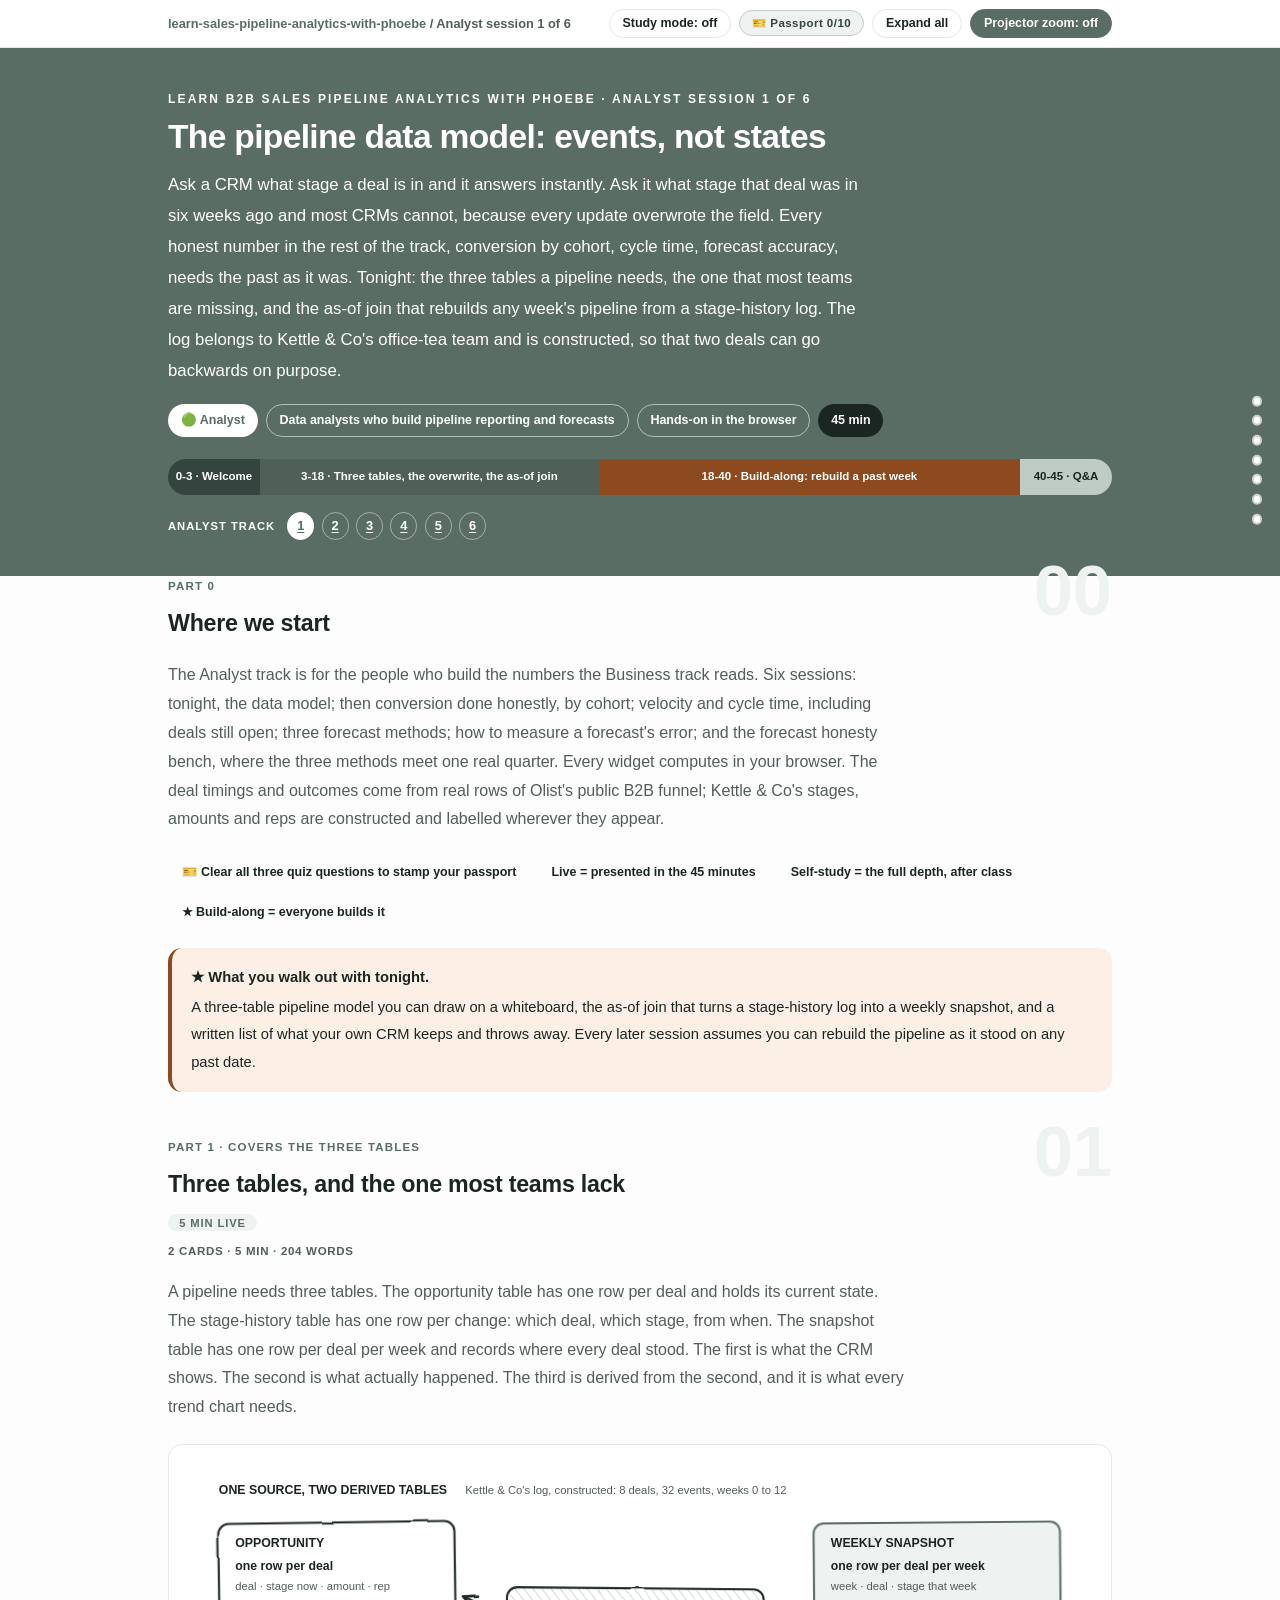
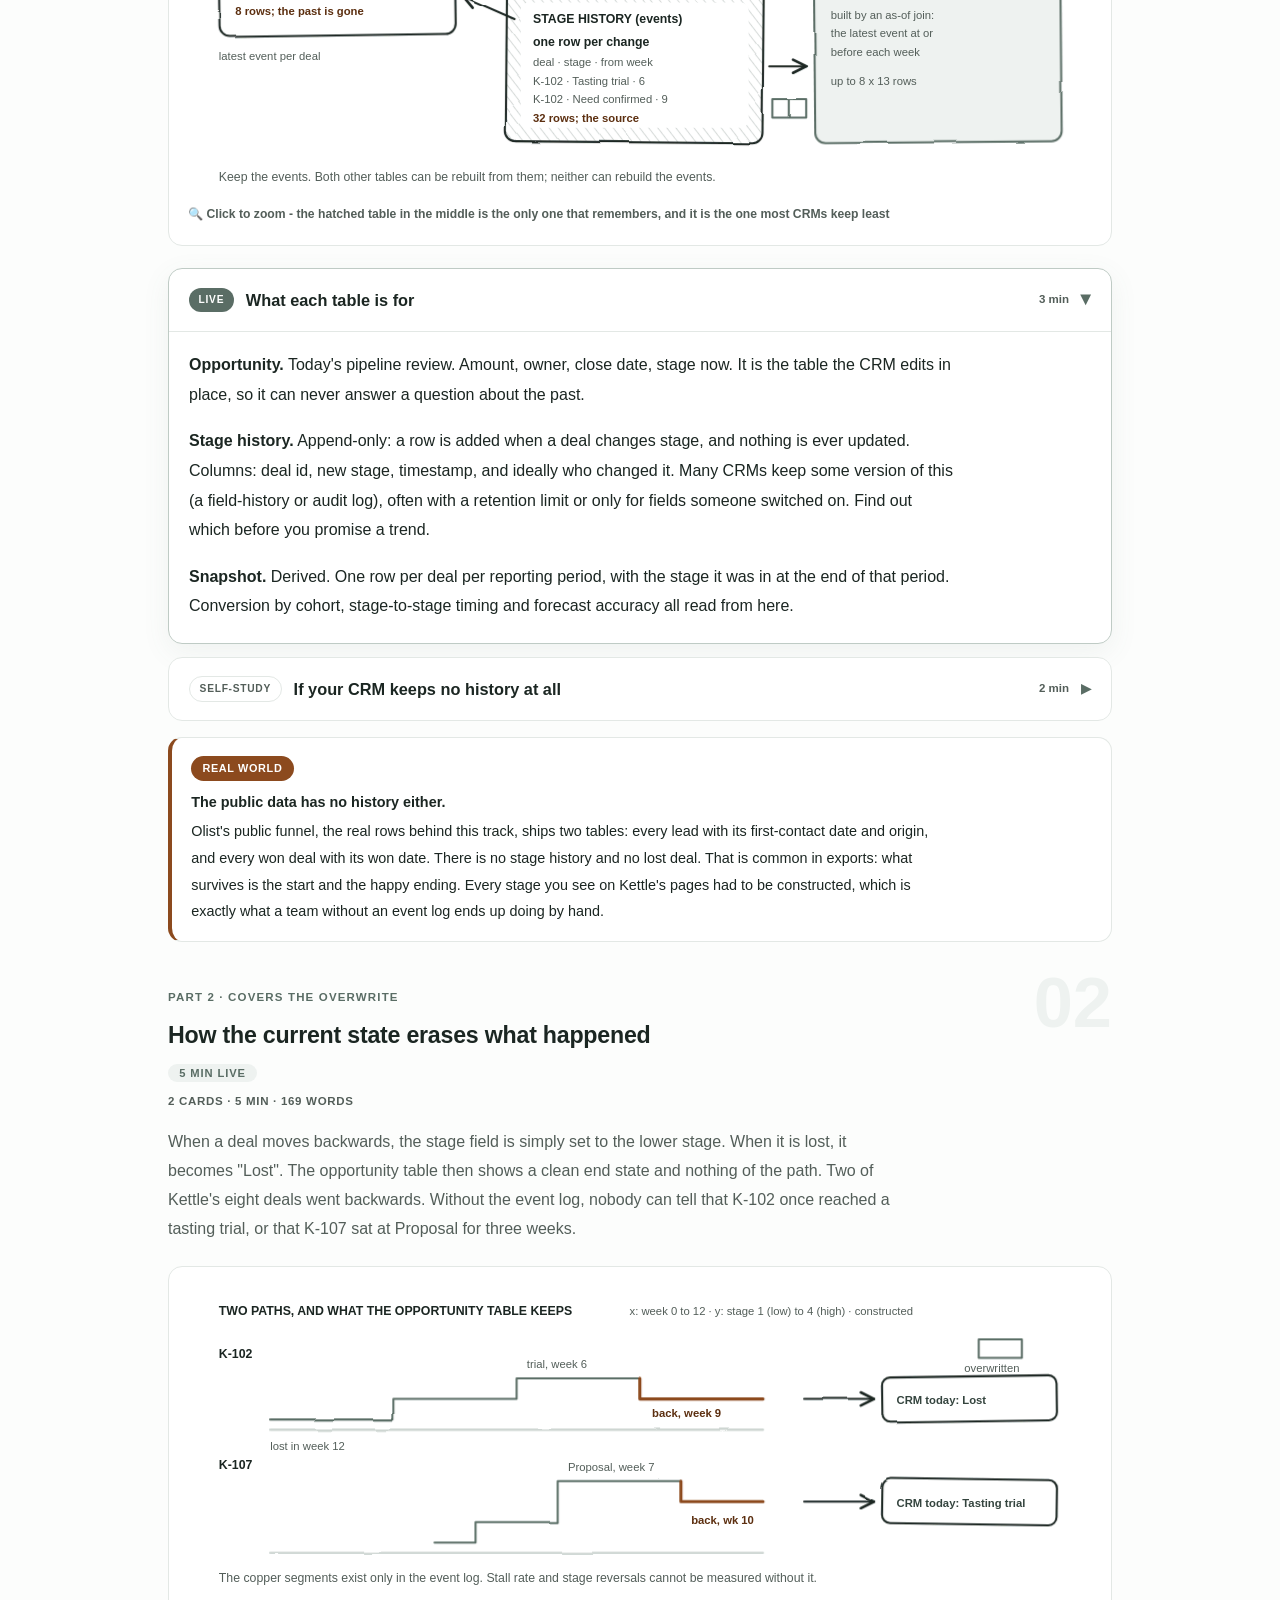
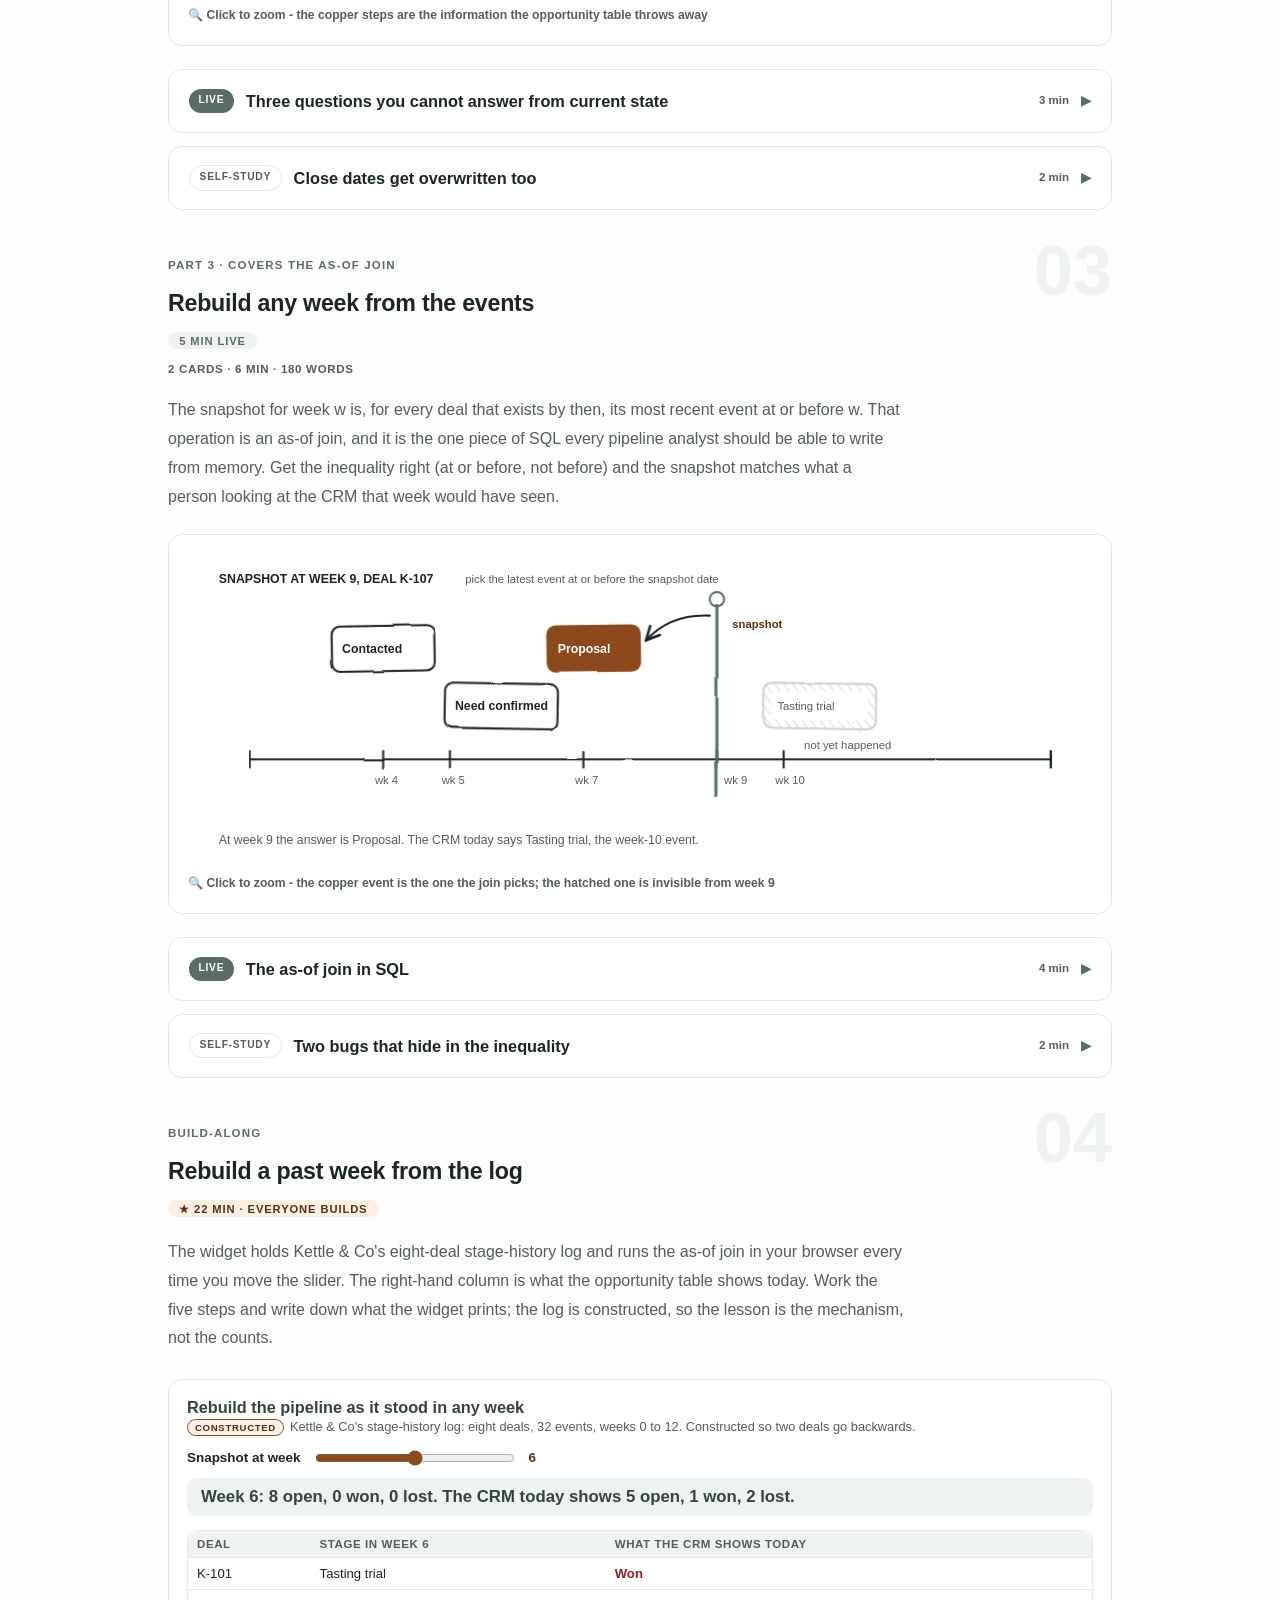
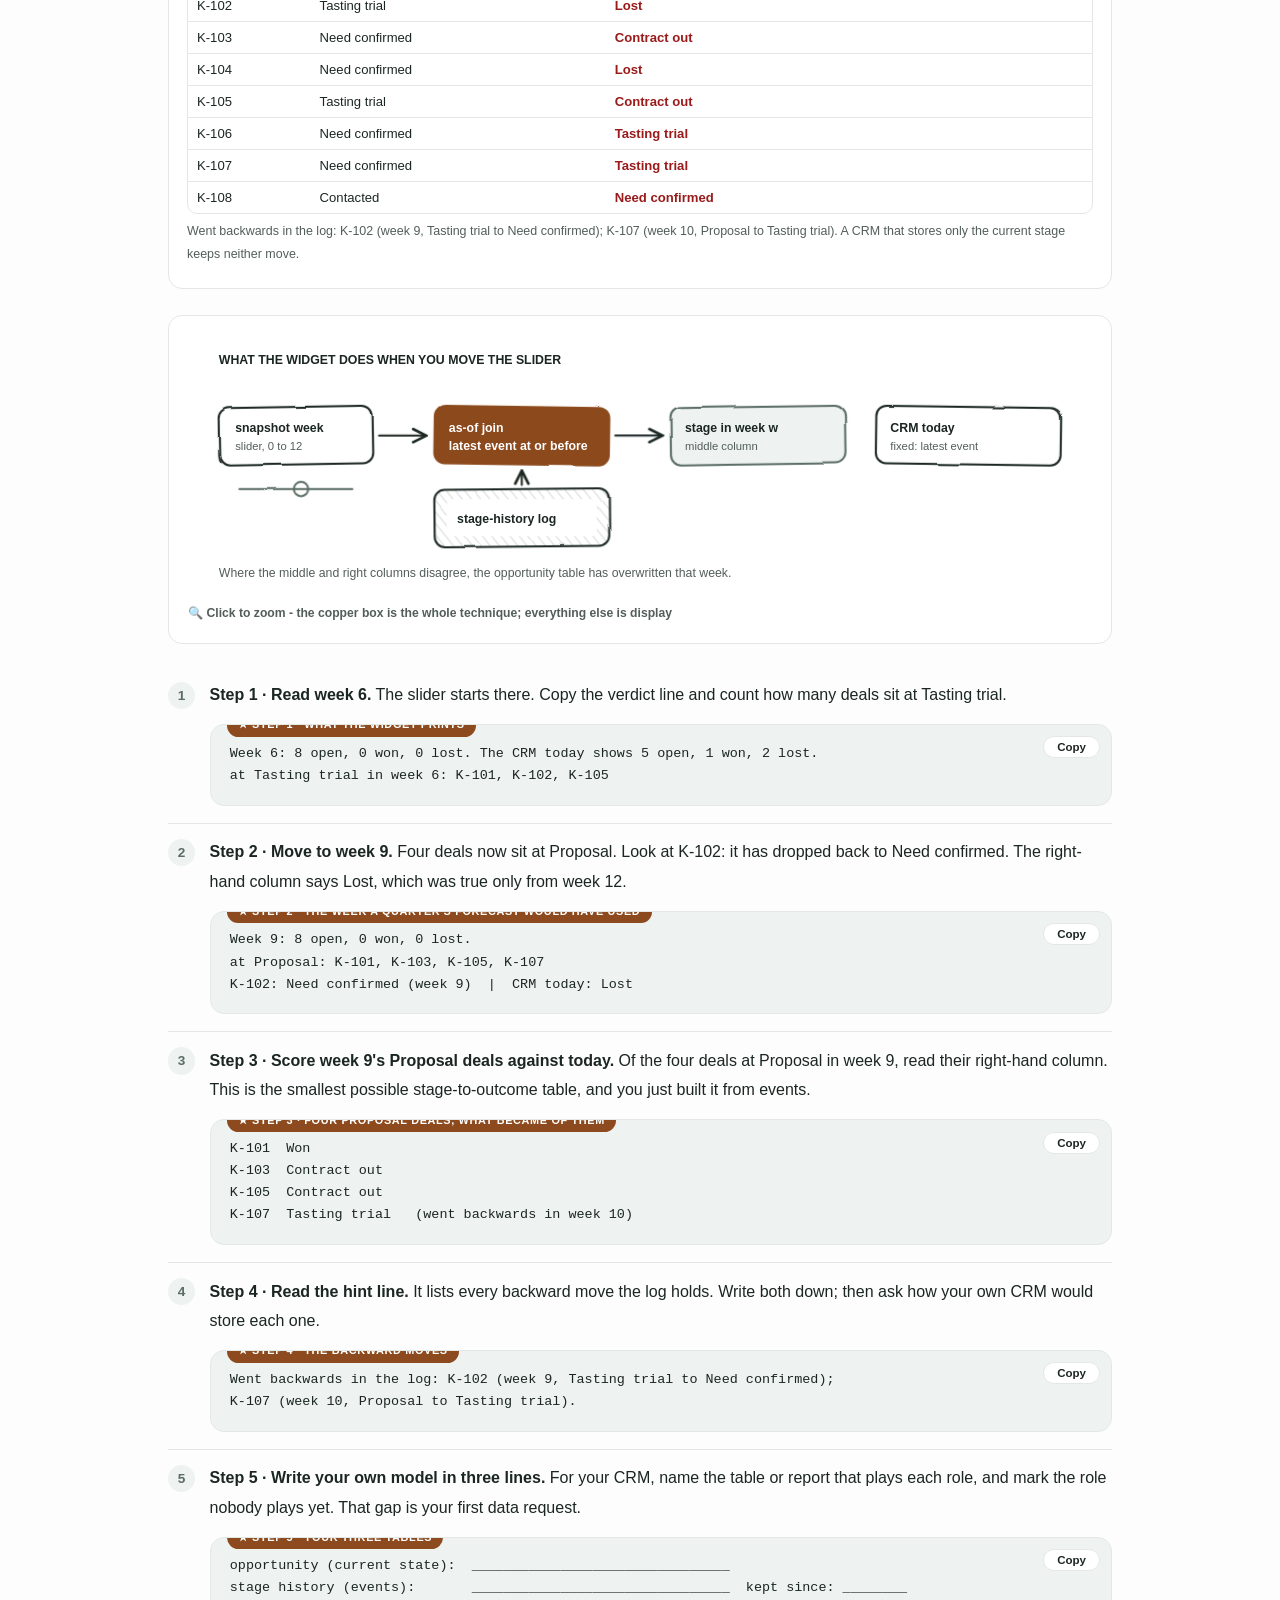
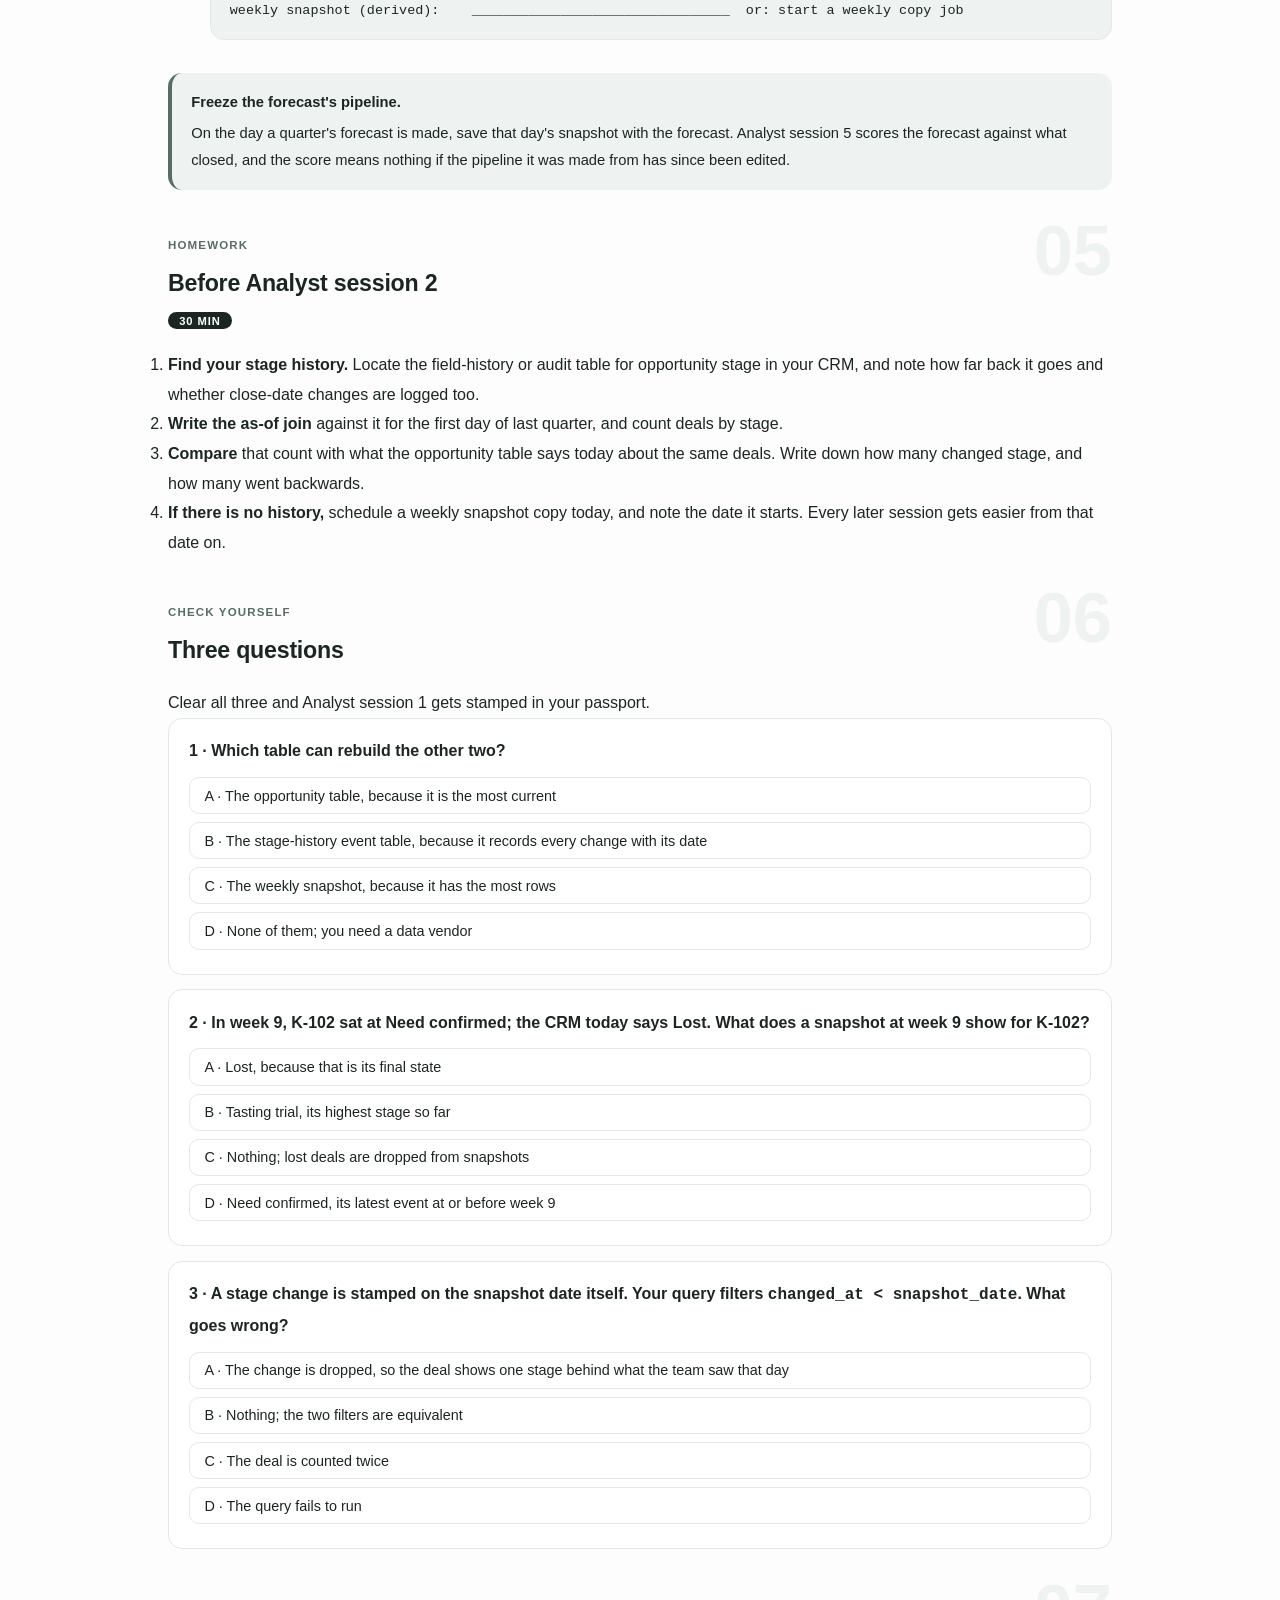
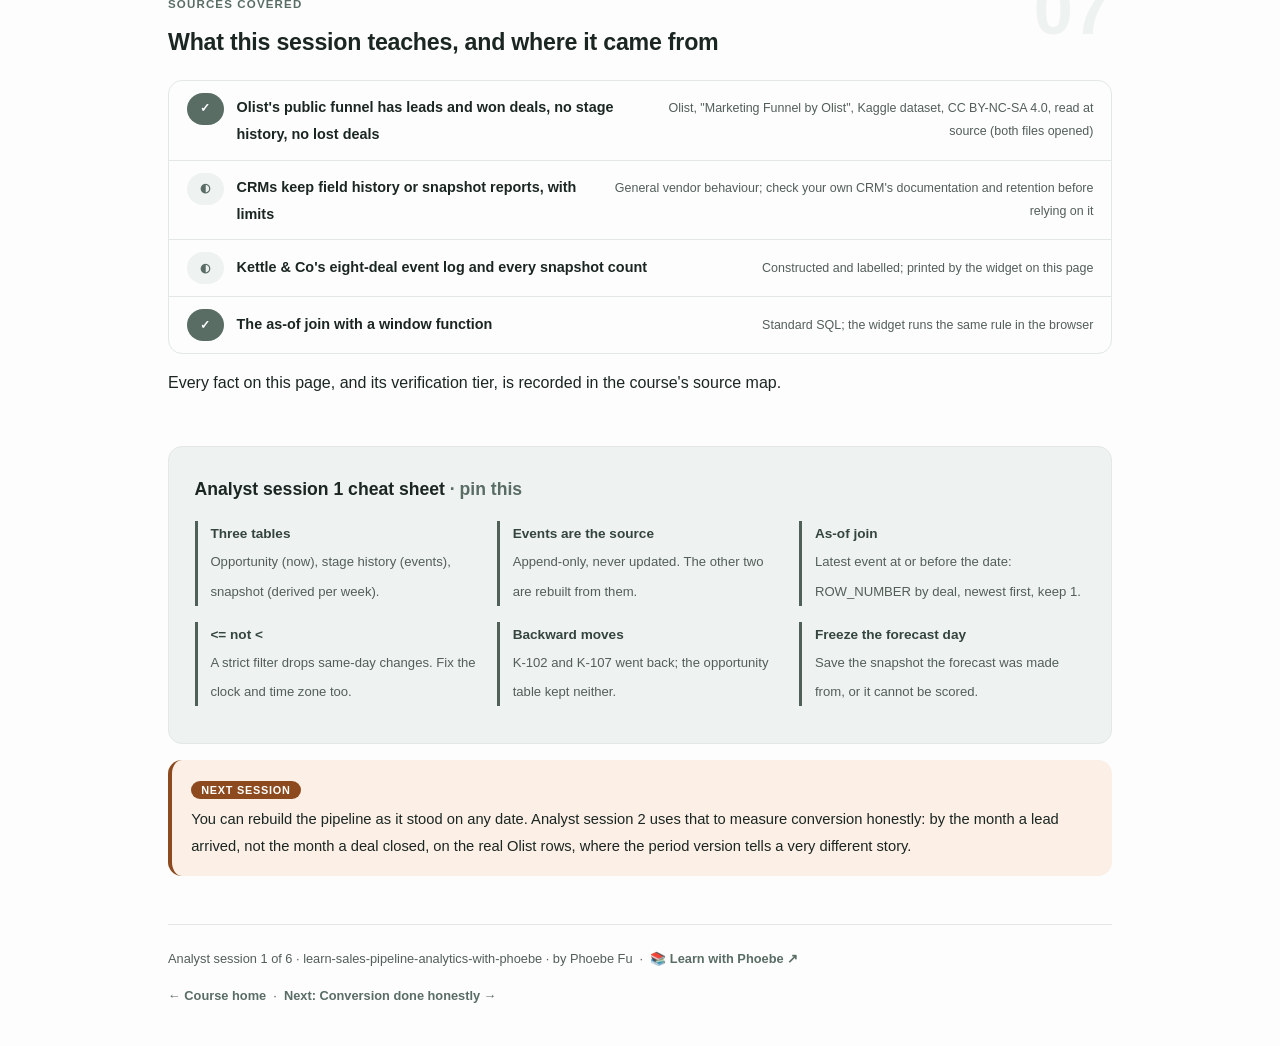
==== courses/a1-the-pipeline-data-model.html @ 7d558dd3 "B2B Sales Pipeline Analytics: 10 sessions (Business 4 + Analyst 6) with the forecast honesty bench o" ====
<!DOCTYPE html>
<html lang="en">
<head>
<meta charset="UTF-8">
<meta name="viewport" content="width=device-width, initial-scale=1.0">
<!-- social:start -->
<meta name="description" content="Analyst session 1 of 6. The pipeline data model: the opportunity table, the stage-history event table and the weekly snapshot; why a CRM's current state overwrites what happened; and how to rebuild any past week's pipeline from events. Hands-on in the browser on Kettle &amp; Co's constructed event log.">
<meta property="og:type" content="article">
<meta property="og:site_name" content="Learn with Phoebe">
<meta property="og:title" content="The pipeline data model - learn sales pipeline analytics with phoebe">
<meta property="og:description" content="Analyst session 1 of 6. Store the events, derive the states. Rebuild last month's pipeline from a stage-history log.">
<meta property="og:url" content="https://phoebefu6.github.io/learn-sales-pipeline-analytics-with-phoebe/courses/a1-the-pipeline-data-model.html">
<meta property="og:image" content="https://phoebefu6.github.io/learn-sales-pipeline-analytics-with-phoebe/assets/og-cover.png">
<meta property="og:image:width" content="1200">
<meta property="og:image:height" content="630">
<meta name="twitter:card" content="summary_large_image">
<meta name="twitter:title" content="The pipeline data model - learn sales pipeline analytics with phoebe">
<meta name="twitter:description" content="Analyst session 1 of 6. Events, not states: three tables and one as-of join.">
<meta name="twitter:image" content="https://phoebefu6.github.io/learn-sales-pipeline-analytics-with-phoebe/assets/og-cover.png">
<!-- social:end -->
<title>Analyst session 1 · The pipeline data model - learn sales pipeline analytics with phoebe</title>
<link rel="stylesheet" href="../assets/style.css?v=2">
</head>
<body>

<div class="toolbar">
  <div class="wrap">
    <span class="crumb"><a href="../index.html">learn-sales-pipeline-analytics-with-phoebe</a> / Analyst session 1 of 6</span>
    <button class="btn" id="toggle-all" type="button">Expand all</button>
    <button class="btn primary" id="zoom-toggle" type="button">Projector zoom: off</button>
  </div>
</div>

<header class="masthead">
  <div class="wrap">
    <div class="eyebrow">Learn B2B Sales Pipeline Analytics with Phoebe · Analyst session 1 of 6</div>
    <h1>The pipeline data model: <span class="accent">events, not states</span></h1>
    <p class="sub">Ask a CRM what stage a deal is in and it answers instantly. Ask it what stage that deal was in six weeks ago and most CRMs cannot, because every update overwrote the field. Every honest number in the rest of the track, conversion by cohort, cycle time, forecast accuracy, needs the past as it was. Tonight: the three tables a pipeline needs, the one that most teams are missing, and the as-of join that rebuilds any week's pipeline from a stage-history log. The log belongs to Kettle &amp; Co's office-tea team and is constructed, so that two deals can go backwards on purpose.</p>
    <div class="chip-row">
      <span class="chip level">🟢 Analyst</span>
      <span class="chip audience">Data analysts who build pipeline reporting and forecasts</span>
      <span class="chip audience">Hands-on in the browser</span>
      <span class="chip time">45 min</span>
    </div>
    <div class="agenda">
      <span class="a1" style="flex:1">0-3 · Welcome</span>
      <span class="a2" style="flex:4">3-18 · Three tables, the overwrite, the as-of join</span>
      <span class="a3" style="flex:5">18-40 · Build-along: rebuild a past week</span>
      <span class="a4" style="flex:1">40-45 · Q&amp;A</span>
    </div>
  </div>
</header>

<main class="wrap">

  <section class="section" id="intro">
    <div class="section-kicker">
      <span class="klabel">Part 0</span>
      <h2>Where we start</h2>
    </div>
    <p class="lede">The Analyst track is for the people who build the numbers the Business track reads. Six sessions: tonight, the data model; then conversion done honestly, by cohort; velocity and cycle time, including deals still open; three forecast methods; how to measure a forecast's error; and the forecast honesty bench, where the three methods meet one real quarter. Every widget computes in your browser. The deal timings and outcomes come from real rows of Olist's public B2B funnel; Kettle &amp; Co's stages, amounts and reps are constructed and labelled wherever they appear.</p>

    <div class="legend">
      <span class="pill">🎫 Clear all three quiz questions to stamp your passport</span>
      <span class="pill">Live = presented in the 45 minutes</span>
      <span class="pill">Self-study = the full depth, after class</span>
      <span class="pill">★ Build-along = everyone builds it</span>
    </div>

    <div class="callout win">
      <p><strong>★ What you walk out with tonight.</strong> A three-table pipeline model you can draw on a whiteboard, the as-of join that turns a stage-history log into a weekly snapshot, and a written list of what your own CRM keeps and throws away. Every later session assumes you can rebuild the pipeline as it stood on any past date.</p>
    </div>
  </section>

  <section class="section" id="part-1">
    <div class="section-kicker">
      <span class="klabel">Part 1 · covers the three tables</span>
      <h2>Three tables, and the one most teams lack</h2>
      <span class="tag concept">5 min live</span>
    </div>
    <p class="lede">A pipeline needs three tables. The opportunity table has one row per deal and holds its current state. The stage-history table has one row per change: which deal, which stage, from when. The snapshot table has one row per deal per week and records where every deal stood. The first is what the CRM shows. The second is what actually happened. The third is derived from the second, and it is what every trend chart needs.</p>

    <figure class="zoomable">
      <svg viewBox="0 0 880 320" xmlns="http://www.w3.org/2000/svg" role="img" aria-label="Three hand-drawn tables. In the middle, the stage-history event table, hatched as the source: deal, stage, from week, one row per change, 32 rows for 8 Kettle deals. An arrow up-left to the opportunity table: one row per deal, the latest event only, 8 rows. An arrow right to the snapshot table: one row per deal per week, built by an as-of join, 8 deals times 13 weeks at most. The event table is the only one that can produce the other two.">
        <defs>
          <filter id="a1aSk" x="-3%" y="-3%" width="106%" height="106%"><feTurbulence type="fractalNoise" baseFrequency="0.02" numOctaves="2" seed="11" result="n"/><feDisplacementMap in="SourceGraphic" in2="n" scale="2.4" xChannelSelector="R" yChannelSelector="G"/></filter>
          <pattern id="a1aHc" patternUnits="userSpaceOnUse" width="7" height="7" patternTransform="rotate(-38)"><line x1="0" y1="0" x2="0" y2="7" stroke="#5A6D65" stroke-width="1" opacity=".5"/></pattern>
          <marker id="a1aAr" viewBox="0 0 10 10" refX="9" refY="5" markerWidth="8" markerHeight="8" orient="auto"><path d="M1 1 L9 5 L1 9" fill="none" stroke="#1B2622" stroke-width="1.6" stroke-linecap="round"/></marker>
        </defs>
        <style>
          .a1aH { font: 800 12px Inter, sans-serif; fill: #1B2622; }
          .a1aL { font: 600 12px Inter, sans-serif; fill: #1B2622; }
          .a1aS { font: 400 11px Inter, sans-serif; fill: #535E59; }
          .a1aB { font: 800 11px Inter, sans-serif; fill: #5C2F10; }
          .a1aW { font: 800 12px Inter, sans-serif; fill: #FFFFFF; }
          .a1aN { font: 400 12px Inter, sans-serif; fill: #535E59; }
        </style>

        <text class="a1aH" x="30" y="28">ONE SOURCE, TWO DERIVED TABLES</text>
        <text class="a1aS" x="270" y="28">Kettle &amp; Co's log, constructed: 8 deals, 32 events, weeks 0 to 12</text>

        <g filter="url(#a1aSk)" fill="none" stroke="#1B2622" stroke-width="2" stroke-linecap="round" stroke-linejoin="round">
          <rect x="30" y="56" width="230" height="110" rx="10" transform="rotate(-0.8 145 111)" fill="#FFFFFF"/>
          <rect x="310" y="120" width="250" height="150" rx="10" transform="rotate(0.5 435 195)" fill="url(#a1aHc)"/>
          <rect x="610" y="56" width="240" height="214" rx="10" transform="rotate(-0.5 730 163)" fill="#EEF2F0" stroke="#5A6D65"/>
          <path d="M318 150 L268 128" marker-end="url(#a1aAr)"/>
          <path d="M566 196 L602 196" marker-end="url(#a1aAr)"/>
          <!-- doodle: a log book under the source -->
          <path d="M570 228 L602 228 L602 246 L570 246 Z M586 228 L586 246" stroke="#5A6D65"/>
        </g>

        <rect x="324" y="134" width="222" height="122" rx="8" fill="#FFFFFF"/>

        <text class="a1aH" x="46" y="80">OPPORTUNITY</text>
        <text class="a1aL" x="46" y="102">one row per deal</text>
        <text class="a1aS" x="46" y="122">deal · stage now · amount · rep</text>
        <text class="a1aB" x="46" y="146">8 rows; the past is gone</text>

        <text class="a1aH" x="336" y="154">STAGE HISTORY (events)</text>
        <text class="a1aL" x="336" y="176">one row per change</text>
        <text class="a1aS" x="336" y="196">deal · stage · from week</text>
        <text class="a1aS" x="336" y="214">K-102 · Tasting trial · 6</text>
        <text class="a1aS" x="336" y="232">K-102 · Need confirmed · 9</text>
        <text class="a1aB" x="336" y="250">32 rows; the source</text>

        <text class="a1aH" x="626" y="80">WEEKLY SNAPSHOT</text>
        <text class="a1aL" x="626" y="102">one row per deal per week</text>
        <text class="a1aS" x="626" y="122">week · deal · stage that week</text>
        <text class="a1aS" x="626" y="150">built by an as-of join:</text>
        <text class="a1aS" x="626" y="168">the latest event at or</text>
        <text class="a1aS" x="626" y="186">before each week</text>
        <text class="a1aS" x="626" y="214">up to 8 x 13 rows</text>

        <text class="a1aS" x="30" y="190">latest event per deal</text>

        <text class="a1aN" x="30" y="308">Keep the events. Both other tables can be rebuilt from them; neither can rebuild the events.</text>
      </svg>
      <figcaption>🔍 Click to zoom - the hatched table in the middle is the only one that remembers, and it is the one most CRMs keep least</figcaption>
    </figure>

    <details class="card" open>
      <summary><span class="mode live">Live</span>What each table is for<span class="mini">3 min</span><span class="caret">▶</span></summary>
      <div class="body">
        <p><strong>Opportunity.</strong> Today's pipeline review. Amount, owner, close date, stage now. It is the table the CRM edits in place, so it can never answer a question about the past.</p>
        <p><strong>Stage history.</strong> Append-only: a row is added when a deal changes stage, and nothing is ever updated. Columns: deal id, new stage, timestamp, and ideally who changed it. Many CRMs keep some version of this (a field-history or audit log), often with a retention limit or only for fields someone switched on. Find out which before you promise a trend.</p>
        <p><strong>Snapshot.</strong> Derived. One row per deal per reporting period, with the stage it was in at the end of that period. Conversion by cohort, stage-to-stage timing and forecast accuracy all read from here.</p>
      </div>
    </details>

    <details class="card">
      <summary><span class="mode self">Self-study</span>If your CRM keeps no history at all<span class="mini">2 min</span><span class="caret">▶</span></summary>
      <div class="body">
        <p>Start a snapshot tonight: a scheduled job that copies the opportunity table, with a date column, once a week. It cannot recover the past, but in a quarter you will have thirteen weeks of evidence. Some CRMs offer a built-in historical trending or snapshot report; it is worth turning on even if you also run your own copy, because it is the vendor's record of what the table said. Re-verify how far back your vendor's history goes before you rely on it.</p>
      </div>
    </details>

    <div class="callout example">
      <span class="ex-pill">Real world</span>
      <p><strong>The public data has no history either.</strong> Olist's public funnel, the real rows behind this track, ships two tables: every lead with its first-contact date and origin, and every won deal with its won date. There is no stage history and no lost deal. That is common in exports: what survives is the start and the happy ending. Every stage you see on Kettle's pages had to be constructed, which is exactly what a team without an event log ends up doing by hand.</p>
    </div>
  </section>

  <section class="section" id="part-2">
    <div class="section-kicker">
      <span class="klabel">Part 2 · covers the overwrite</span>
      <h2>How the current state erases what happened</h2>
      <span class="tag concept">5 min live</span>
    </div>
    <p class="lede">When a deal moves backwards, the stage field is simply set to the lower stage. When it is lost, it becomes "Lost". The opportunity table then shows a clean end state and nothing of the path. Two of Kettle's eight deals went backwards. Without the event log, nobody can tell that K-102 once reached a tasting trial, or that K-107 sat at Proposal for three weeks.</p>

    <figure class="zoomable">
      <svg viewBox="0 0 880 300" xmlns="http://www.w3.org/2000/svg" role="img" aria-label="Two hand-drawn timelines over weeks 0 to 12. Deal K-102 climbs from Contacted to Need confirmed to Tasting trial in week 6, falls back to Need confirmed in week 9, and is lost in week 12. Deal K-107 jumps to Proposal in week 7 and falls back to Tasting trial in week 10. On the right, a single CRM cell for each deal shows only Lost and Tasting trial. The backward moves are drawn in copper.">
        <defs>
          <filter id="a1bSk" x="-3%" y="-3%" width="106%" height="106%"><feTurbulence type="fractalNoise" baseFrequency="0.02" numOctaves="2" seed="17" result="n"/><feDisplacementMap in="SourceGraphic" in2="n" scale="2.4" xChannelSelector="R" yChannelSelector="G"/></filter>
          <pattern id="a1bHc" patternUnits="userSpaceOnUse" width="7" height="7" patternTransform="rotate(-38)"><line x1="0" y1="0" x2="0" y2="7" stroke="#5A6D65" stroke-width="1" opacity=".5"/></pattern>
          <marker id="a1bAr" viewBox="0 0 10 10" refX="9" refY="5" markerWidth="8" markerHeight="8" orient="auto"><path d="M1 1 L9 5 L1 9" fill="none" stroke="#1B2622" stroke-width="1.6" stroke-linecap="round"/></marker>
        </defs>
        <style>
          .a1bH { font: 800 12px Inter, sans-serif; fill: #1B2622; }
          .a1bL { font: 600 12px Inter, sans-serif; fill: #1B2622; }
          .a1bS { font: 400 11px Inter, sans-serif; fill: #535E59; }
          .a1bB { font: 800 11px Inter, sans-serif; fill: #5C2F10; }
          .a1bA { font: 700 11px Inter, sans-serif; fill: #34443E; }
          .a1bN { font: 400 12px Inter, sans-serif; fill: #535E59; }
        </style>

        <text class="a1bH" x="30" y="28">TWO PATHS, AND WHAT THE OPPORTUNITY TABLE KEEPS</text>
        <text class="a1bS" x="430" y="28">x: week 0 to 12 · y: stage 1 (low) to 4 (high) · constructed</text>

        <g filter="url(#a1bSk)" fill="none" stroke="#1B2622" stroke-width="2" stroke-linecap="round" stroke-linejoin="round">
          <path d="M80 140 L560 140 M80 260 L560 260" stroke="#C9D2CE"/>
          <path d="M80 130 L200 130 L200 110 L320 110 L320 90 L440 90" stroke="#5A6D65"/>
          <path d="M440 90 L440 110 L560 110" stroke="#8C4A1E" stroke-width="3"/>
          <path d="M240 250 L280 250 L280 230 L360 230 L360 190 L480 190" stroke="#5A6D65"/>
          <path d="M480 190 L480 210 L560 210" stroke="#8C4A1E" stroke-width="3"/>
          <path d="M600 110 L668 110" marker-end="url(#a1bAr)"/>
          <path d="M600 210 L668 210" marker-end="url(#a1bAr)"/>
          <rect x="676" y="88" width="170" height="44" rx="8" transform="rotate(-0.8 761 110)" fill="#FFFFFF"/>
          <rect x="676" y="188" width="170" height="44" rx="8" transform="rotate(0.8 761 210)" fill="#FFFFFF"/>
          <!-- doodle: an eraser over the CRM cells -->
          <path d="M770 52 L812 52 L812 70 L770 70 Z" stroke="#5A6D65"/>
        </g>

        <text class="a1bL" x="30" y="70">K-102</text>
        <text class="a1bS" x="330" y="80">trial, week 6</text>
        <text class="a1bB" x="452" y="128">back, week 9</text>
        <text class="a1bS" x="80" y="160">lost in week 12</text>

        <text class="a1bL" x="30" y="178">K-107</text>
        <text class="a1bS" x="370" y="180">Proposal, week 7</text>
        <text class="a1bB" x="490" y="232">back, wk 10</text>

        <text class="a1bA" x="690" y="115">CRM today: Lost</text>
        <text class="a1bA" x="690" y="215">CRM today: Tasting trial</text>
        <text class="a1bS" x="756" y="84">overwritten</text>

        <text class="a1bN" x="30" y="288">The copper segments exist only in the event log. Stall rate and stage reversals cannot be measured without it.</text>
      </svg>
      <figcaption>🔍 Click to zoom - the copper steps are the information the opportunity table throws away</figcaption>
    </figure>

    <details class="card">
      <summary><span class="mode live">Live</span>Three questions you cannot answer from current state<span class="mini">3 min</span><span class="caret">▶</span></summary>
      <div class="body">
        <p><strong>What did the pipeline look like on the first day of the quarter?</strong> The forecast was made from that pipeline. To score the forecast later (Analyst session 5), you need it frozen as it was.</p>
        <p><strong>How long do deals sit in each stage?</strong> Needs the entry and exit date of each stage, which only the event log holds. Analyst session 3 uses first contact to won because the public rows have nothing in between.</p>
        <p><strong>How often do deals go backwards?</strong> A reversal is a real signal: a trial that disappointed, a budget that moved. Current state reports the end and hides the stall.</p>
      </div>
    </details>

    <details class="card">
      <summary><span class="mode self">Self-study</span>Close dates get overwritten too<span class="mini">2 min</span><span class="caret">▶</span></summary>
      <div class="body">
        <p>The expected close date is the field most often edited and least often logged. A deal whose close date moved from June to July to September looks, in the opportunity table, like a September deal with no history. Log close-date changes as events alongside stage changes. Business session 2 calls these deals "pushed out", and you can only count them if the old dates were kept.</p>
      </div>
    </details>
  </section>

  <section class="section" id="part-3">
    <div class="section-kicker">
      <span class="klabel">Part 3 · covers the as-of join</span>
      <h2>Rebuild any week from the events</h2>
      <span class="tag concept">5 min live</span>
    </div>
    <p class="lede">The snapshot for week w is, for every deal that exists by then, its most recent event at or before w. That operation is an as-of join, and it is the one piece of SQL every pipeline analyst should be able to write from memory. Get the inequality right (at or before, not before) and the snapshot matches what a person looking at the CRM that week would have seen.</p>

    <figure class="zoomable">
      <svg viewBox="0 0 880 300" xmlns="http://www.w3.org/2000/svg" role="img" aria-label="A hand-drawn as-of join for deal K-107. A row of its four events on a week ruler: Contacted at week 4, Need confirmed at week 5, Proposal at week 7, Tasting trial at week 10. A vertical line at week 9 marks the snapshot date. An arrow picks the latest event at or before the line: Proposal from week 7. Events to the right of the line are greyed out as not yet happened.">
        <defs>
          <filter id="a1cSk" x="-3%" y="-3%" width="106%" height="106%"><feTurbulence type="fractalNoise" baseFrequency="0.02" numOctaves="2" seed="23" result="n"/><feDisplacementMap in="SourceGraphic" in2="n" scale="2.4" xChannelSelector="R" yChannelSelector="G"/></filter>
          <pattern id="a1cHc" patternUnits="userSpaceOnUse" width="7" height="7" patternTransform="rotate(-38)"><line x1="0" y1="0" x2="0" y2="7" stroke="#5A6D65" stroke-width="1" opacity=".5"/></pattern>
          <marker id="a1cAr" viewBox="0 0 10 10" refX="9" refY="5" markerWidth="8" markerHeight="8" orient="auto"><path d="M1 1 L9 5 L1 9" fill="none" stroke="#1B2622" stroke-width="1.6" stroke-linecap="round"/></marker>
        </defs>
        <style>
          .a1cH { font: 800 12px Inter, sans-serif; fill: #1B2622; }
          .a1cL { font: 600 12px Inter, sans-serif; fill: #1B2622; }
          .a1cS { font: 400 11px Inter, sans-serif; fill: #535E59; }
          .a1cW { font: 800 12px Inter, sans-serif; fill: #FFFFFF; }
          .a1cB { font: 800 11px Inter, sans-serif; fill: #5C2F10; }
          .a1cN { font: 400 12px Inter, sans-serif; fill: #535E59; }
        </style>

        <text class="a1cH" x="30" y="28">SNAPSHOT AT WEEK 9, DEAL K-107</text>
        <text class="a1cS" x="270" y="28">pick the latest event at or before the snapshot date</text>

        <g filter="url(#a1cSk)" fill="none" stroke="#1B2622" stroke-width="2" stroke-linecap="round" stroke-linejoin="round">
          <path d="M60 200 L840 200"/>
          <path d="M60 192 L60 208 M190 192 L190 208 M255 192 L255 208 M385 192 L385 208 M515 192 L515 208 M580 192 L580 208 M840 192 L840 208"/>
          <rect x="140" y="70" width="100" height="44" rx="8" transform="rotate(-1 190 92)" fill="#FFFFFF"/>
          <rect x="250" y="126" width="110" height="44" rx="8" transform="rotate(1 305 148)" fill="#FFFFFF"/>
          <rect x="350" y="70" width="90" height="44" rx="8" transform="rotate(-0.8 395 92)" fill="#8C4A1E" stroke="#8C4A1E"/>
          <rect x="560" y="126" width="110" height="44" rx="8" transform="rotate(0.8 615 148)" fill="url(#a1cHc)" stroke="#C9D2CE"/>
          <path d="M515 50 L515 236" stroke="#5A6D65" stroke-width="3"/>
          <path d="M508 60 Q470 58 446 84" marker-end="url(#a1cAr)"/>
          <!-- doodle: a pin at the snapshot line -->
          <circle cx="515" cy="44" r="7" stroke="#5A6D65"/>
        </g>

        <rect x="568" y="134" width="94" height="28" rx="6" fill="#FFFFFF"/>

        <text class="a1cL" x="150" y="96">Contacted</text>
        <text class="a1cL" x="260" y="152">Need confirmed</text>
        <text class="a1cW" x="360" y="96">Proposal</text>
        <text class="a1cS" x="574" y="152">Tasting trial</text>

        <text class="a1cS" x="182" y="224">wk 4</text>
        <text class="a1cS" x="247" y="224">wk 5</text>
        <text class="a1cS" x="377" y="224">wk 7</text>
        <text class="a1cS" x="522" y="224">wk 9</text>
        <text class="a1cS" x="572" y="224">wk 10</text>
        <text class="a1cB" x="530" y="72">snapshot</text>
        <text class="a1cS" x="600" y="190">not yet happened</text>

        <text class="a1cN" x="30" y="282">At week 9 the answer is Proposal. The CRM today says Tasting trial, the week-10 event.</text>
      </svg>
      <figcaption>🔍 Click to zoom - the copper event is the one the join picks; the hatched one is invisible from week 9</figcaption>
    </figure>

    <details class="card">
      <summary><span class="mode live">Live</span>The as-of join in SQL<span class="mini">4 min</span><span class="caret">▶</span></summary>
      <div class="body">
        <p>Most warehouses can do this with a window function. Rank each deal's events at or before the snapshot date, newest first, and keep rank 1. Some engines also have a dedicated <code>ASOF JOIN</code>; the window version runs almost everywhere.</p>
        <div class="prompt-box good"><span class="label">★ Snapshot at one date</span>SELECT deal_id, stage, changed_at
FROM (
  SELECT e.*,
         ROW_NUMBER() OVER (PARTITION BY deal_id
                            ORDER BY changed_at DESC) AS rn
  FROM stage_events e
  WHERE e.changed_at &lt;= DATE '2018-06-01'   -- at or before
) t
WHERE rn = 1;</div>
        <p>For a weekly snapshot table, cross join the deals with a calendar of week-end dates first, then apply the same rule per week.</p>
      </div>
    </details>

    <details class="card">
      <summary><span class="mode self">Self-study</span>Two bugs that hide in the inequality<span class="mini">2 min</span><span class="caret">▶</span></summary>
      <div class="body">
        <p><strong>Strictly before.</strong> Using <code>&lt;</code> instead of <code>&lt;=</code> drops a change made on the snapshot date itself, so a deal that moved on Monday morning appears one stage lower in Monday's snapshot.</p>
        <p><strong>Time zones.</strong> A change stamped 23:30 in one time zone is the next day in another. Decide which clock the snapshot uses (usually the sales team's) and convert before comparing. A forecast frozen on the wrong side of midnight is scored against a pipeline nobody saw.</p>
      </div>
    </details>
  </section>

  <section class="section" id="demo-1">
    <div class="section-kicker">
      <span class="klabel">Build-along</span>
      <h2>Rebuild a past week from the log</h2>
      <span class="tag demo">★ 22 min · everyone builds</span>
    </div>
    <p class="lede">The widget holds Kettle &amp; Co's eight-deal stage-history log and runs the as-of join in your browser every time you move the slider. The right-hand column is what the opportunity table shows today. Work the five steps and write down what the widget prints; the log is constructed, so the lesson is the mechanism, not the counts.</p>

    <div class="spa-widget" data-mode="snapshot"></div>

    <figure class="zoomable">
      <svg viewBox="0 0 880 250" xmlns="http://www.w3.org/2000/svg" role="img" aria-label="A hand-drawn map of the widget. A slider for the snapshot week feeds the as-of join, which reads the stage-history log and writes the middle column, stage in week w. The right column, the CRM today, is a fixed copy of the latest event. Cells where the two columns differ are marked in red in the widget.">
        <defs>
          <filter id="a1dSk" x="-3%" y="-3%" width="106%" height="106%"><feTurbulence type="fractalNoise" baseFrequency="0.02" numOctaves="2" seed="31" result="n"/><feDisplacementMap in="SourceGraphic" in2="n" scale="2.4" xChannelSelector="R" yChannelSelector="G"/></filter>
          <pattern id="a1dHc" patternUnits="userSpaceOnUse" width="7" height="7" patternTransform="rotate(-38)"><line x1="0" y1="0" x2="0" y2="7" stroke="#5A6D65" stroke-width="1" opacity=".5"/></pattern>
          <marker id="a1dAr" viewBox="0 0 10 10" refX="9" refY="5" markerWidth="8" markerHeight="8" orient="auto"><path d="M1 1 L9 5 L1 9" fill="none" stroke="#1B2622" stroke-width="1.6" stroke-linecap="round"/></marker>
        </defs>
        <style>
          .a1dH { font: 800 12px Inter, sans-serif; fill: #1B2622; }
          .a1dL { font: 600 12px Inter, sans-serif; fill: #1B2622; }
          .a1dS { font: 400 11px Inter, sans-serif; fill: #535E59; }
          .a1dW { font: 800 12px Inter, sans-serif; fill: #FFFFFF; }
          .a1dN { font: 400 12px Inter, sans-serif; fill: #535E59; }
        </style>

        <text class="a1dH" x="30" y="28">WHAT THE WIDGET DOES WHEN YOU MOVE THE SLIDER</text>

        <g filter="url(#a1dSk)" fill="none" stroke="#1B2622" stroke-width="2" stroke-linecap="round" stroke-linejoin="round">
          <rect x="30" y="70" width="150" height="56" rx="10" transform="rotate(-1 105 98)" fill="#FFFFFF"/>
          <path d="M186 98 L232 98" marker-end="url(#a1dAr)"/>
          <rect x="240" y="70" width="170" height="56" rx="10" transform="rotate(0.8 325 98)" fill="#8C4A1E" stroke="#8C4A1E"/>
          <rect x="240" y="150" width="170" height="56" rx="10" transform="rotate(-0.6 325 178)" fill="url(#a1dHc)"/>
          <path d="M325 146 L325 132" marker-end="url(#a1dAr)"/>
          <path d="M416 98 L462 98" marker-end="url(#a1dAr)"/>
          <rect x="470" y="70" width="170" height="56" rx="10" transform="rotate(-0.8 555 98)" fill="#EEF2F0" stroke="#5A6D65"/>
          <rect x="670" y="70" width="180" height="56" rx="10" transform="rotate(0.8 760 98)" fill="#FFFFFF"/>
          <!-- doodle: slider knob -->
          <path d="M50 150 L160 150" stroke="#5A6D65"/>
          <circle cx="110" cy="150" r="7" stroke="#5A6D65"/>
        </g>

        <rect x="252" y="160" width="146" height="36" rx="6" fill="#FFFFFF"/>

        <text class="a1dL" x="46" y="94">snapshot week</text>
        <text class="a1dS" x="46" y="112">slider, 0 to 12</text>
        <text class="a1dW" x="254" y="94">as-of join</text>
        <text class="a1dW" x="254" y="112">latest event at or before</text>
        <text class="a1dL" x="262" y="183">stage-history log</text>
        <text class="a1dL" x="484" y="94">stage in week w</text>
        <text class="a1dS" x="484" y="112">middle column</text>
        <text class="a1dL" x="684" y="94">CRM today</text>
        <text class="a1dS" x="684" y="112">fixed: latest event</text>

        <text class="a1dN" x="30" y="236">Where the middle and right columns disagree, the opportunity table has overwritten that week.</text>
      </svg>
      <figcaption>🔍 Click to zoom - the copper box is the whole technique; everything else is display</figcaption>
    </figure>

    <div class="steps">
      <div class="step">
        <p><strong>Step 1 · Read week 6.</strong> The slider starts there. Copy the verdict line and count how many deals sit at Tasting trial.</p>
        <div class="prompt-box good"><span class="label">★ Step 1 · what the widget prints</span>Week 6: 8 open, 0 won, 0 lost. The CRM today shows 5 open, 1 won, 2 lost.
at Tasting trial in week 6: K-101, K-102, K-105</div>
      </div>
      <div class="step">
        <p><strong>Step 2 · Move to week 9.</strong> Four deals now sit at Proposal. Look at K-102: it has dropped back to Need confirmed. The right-hand column says Lost, which was true only from week 12.</p>
        <div class="prompt-box good"><span class="label">★ Step 2 · the week a quarter's forecast would have used</span>Week 9: 8 open, 0 won, 0 lost.
at Proposal: K-101, K-103, K-105, K-107
K-102: Need confirmed (week 9)  |  CRM today: Lost</div>
      </div>
      <div class="step">
        <p><strong>Step 3 · Score week 9's Proposal deals against today.</strong> Of the four deals at Proposal in week 9, read their right-hand column. This is the smallest possible stage-to-outcome table, and you just built it from events.</p>
        <div class="prompt-box good"><span class="label">★ Step 3 · four Proposal deals, what became of them</span>K-101  Won
K-103  Contract out
K-105  Contract out
K-107  Tasting trial   (went backwards in week 10)</div>
      </div>
      <div class="step">
        <p><strong>Step 4 · Read the hint line.</strong> It lists every backward move the log holds. Write both down; then ask how your own CRM would store each one.</p>
        <div class="prompt-box good"><span class="label">★ Step 4 · the backward moves</span>Went backwards in the log: K-102 (week 9, Tasting trial to Need confirmed);
K-107 (week 10, Proposal to Tasting trial).</div>
      </div>
      <div class="step">
        <p><strong>Step 5 · Write your own model in three lines.</strong> For your CRM, name the table or report that plays each role, and mark the role nobody plays yet. That gap is your first data request.</p>
        <div class="prompt-box good"><span class="label">★ Step 5 · your three tables</span>opportunity (current state):  ________________________________
stage history (events):       ________________________________  kept since: ________
weekly snapshot (derived):    ________________________________  or: start a weekly copy job</div>
      </div>
    </div>

    <div class="callout tip">
      <p><strong>Freeze the forecast's pipeline.</strong> On the day a quarter's forecast is made, save that day's snapshot with the forecast. Analyst session 5 scores the forecast against what closed, and the score means nothing if the pipeline it was made from has since been edited.</p>
    </div>
  </section>

  <section class="section" id="exercise">
    <div class="section-kicker">
      <span class="klabel">Homework</span>
      <h2>Before Analyst session 2</h2>
      <span class="tag exercise">30 min</span>
    </div>
    <ol>
      <li><strong>Find your stage history.</strong> Locate the field-history or audit table for opportunity stage in your CRM, and note how far back it goes and whether close-date changes are logged too.</li>
      <li><strong>Write the as-of join</strong> against it for the first day of last quarter, and count deals by stage.</li>
      <li><strong>Compare</strong> that count with what the opportunity table says today about the same deals. Write down how many changed stage, and how many went backwards.</li>
      <li><strong>If there is no history,</strong> schedule a weekly snapshot copy today, and note the date it starts. Every later session gets easier from that date on.</li>
    </ol>
  </section>

  <section class="section" id="quiz">
    <div class="section-kicker">
      <span class="klabel">Check yourself</span>
      <h2>Three questions</h2>
    </div>
    <p>Clear all three and Analyst session 1 gets stamped in your passport.</p>

    <div class="quiz-q" data-answer="1">
      <p class="qtext">1 · Which table can rebuild the other two?</p>
      <button class="qopt" type="button">A · The opportunity table, because it is the most current</button>
      <button class="qopt" type="button">B · The stage-history event table, because it records every change with its date</button>
      <button class="qopt" type="button">C · The weekly snapshot, because it has the most rows</button>
      <button class="qopt" type="button">D · None of them; you need a data vendor</button>
      <p class="qwhy">Current state is the latest event per deal; a snapshot is the latest event at or before each week. Neither can rebuild the events.</p>
    </div>

    <div class="quiz-q" data-answer="3">
      <p class="qtext">2 · In week 9, K-102 sat at Need confirmed; the CRM today says Lost. What does a snapshot at week 9 show for K-102?</p>
      <button class="qopt" type="button">A · Lost, because that is its final state</button>
      <button class="qopt" type="button">B · Tasting trial, its highest stage so far</button>
      <button class="qopt" type="button">C · Nothing; lost deals are dropped from snapshots</button>
      <button class="qopt" type="button">D · Need confirmed, its latest event at or before week 9</button>
      <p class="qwhy">The as-of join takes the latest event at or before the snapshot date. The week-12 loss had not happened yet.</p>
    </div>

    <div class="quiz-q" data-answer="0">
      <p class="qtext">3 · A stage change is stamped on the snapshot date itself. Your query filters <code>changed_at &lt; snapshot_date</code>. What goes wrong?</p>
      <button class="qopt" type="button">A · The change is dropped, so the deal shows one stage behind what the team saw that day</button>
      <button class="qopt" type="button">B · Nothing; the two filters are equivalent</button>
      <button class="qopt" type="button">C · The deal is counted twice</button>
      <button class="qopt" type="button">D · The query fails to run</button>
      <p class="qwhy">"At or before" means &lt;=. A strict inequality silently lags every same-day change.</p>
    </div>

    <p class="quiz-score"></p>
  </section>

  <section class="section" id="official">
    <div class="section-kicker">
      <span class="klabel">Sources covered</span>
      <h2>What this session teaches, and where it came from</h2>
    </div>
    <div class="covered">
      <div class="covered-row"><span class="status pill solid">✓</span><span class="name">Olist's public funnel has leads and won deals, no stage history, no lost deals</span><span class="note">Olist, "Marketing Funnel by Olist", Kaggle dataset, CC BY-NC-SA 4.0, read at source (both files opened)</span></div>
      <div class="covered-row"><span class="status pill light">◐</span><span class="name">CRMs keep field history or snapshot reports, with limits</span><span class="note">General vendor behaviour; check your own CRM's documentation and retention before relying on it</span></div>
      <div class="covered-row"><span class="status pill light">◐</span><span class="name">Kettle &amp; Co's eight-deal event log and every snapshot count</span><span class="note">Constructed and labelled; printed by the widget on this page</span></div>
      <div class="covered-row"><span class="status pill solid">✓</span><span class="name">The as-of join with a window function</span><span class="note">Standard SQL; the widget runs the same rule in the browser</span></div>
    </div>
    <p class="mono" style="margin-top:14px">Every fact on this page, and its verification tier, is recorded in the course's source map.</p>
  </section>

  <section class="cheat" id="cheatsheet">
    <h3>Analyst session 1 cheat sheet <span>· pin this</span></h3>
    <div class="grid-2">
      <div class="cheat-item"><b>Three tables</b><span>Opportunity (now), stage history (events), snapshot (derived per week).</span></div>
      <div class="cheat-item"><b>Events are the source</b><span>Append-only, never updated. The other two are rebuilt from them.</span></div>
      <div class="cheat-item"><b>As-of join</b><span>Latest event at or before the date: ROW_NUMBER by deal, newest first, keep 1.</span></div>
      <div class="cheat-item"><b>&lt;= not &lt;</b><span>A strict filter drops same-day changes. Fix the clock and time zone too.</span></div>
      <div class="cheat-item"><b>Backward moves</b><span>K-102 and K-107 went back; the opportunity table kept neither.</span></div>
      <div class="cheat-item"><b>Freeze the forecast day</b><span>Save the snapshot the forecast was made from, or it cannot be scored.</span></div>
    </div>
  </section>

  <div class="callout next">
    <span class="nx-pill">Next session</span>
    <p>You can rebuild the pipeline as it stood on any date. Analyst session 2 uses that to measure conversion honestly: by the month a lead arrived, not the month a deal closed, on the real Olist rows, where the period version tells a very different story.</p>
  </div>

  <footer class="pagefoot">
    <span>Analyst session 1 of 6 · learn-sales-pipeline-analytics-with-phoebe · by Phoebe Fu &nbsp;·&nbsp; 📚 <a href="https://phoebefu6.github.io/learn-with-phoebe/">Learn with Phoebe ↗</a></span>
    <span><a href="../index.html">← Course home</a> &nbsp;·&nbsp; <a href="a2-conversion-done-honestly.html">Next: Conversion done honestly →</a></span>
  </footer>

</main>

<script src="../assets/spa-sample.js?v=1"></script>
<script src="../assets/spa-live.js?v=1"></script>
<script src="../assets/spa-bench.js?v=1"></script>
<script src="../assets/app.js?v=1"></script>
</body>
</html>
---- assets/style.css ----
/* learn-sales-pipeline-analytics-with-phoebe - editorial bold design system
   Accent: sage slate #5A6D65 · Deep #34443E · Warm contrast: copper #8C4A1E
   (CSS var names still read --indigo/--amber; they hold sage slate and copper.)
   Light surfaces only: the lightbox scrim is a light tint, so its hint text is ink. */

:root {
  --indigo: #5A6D65;
  --indigo-deep: #34443E;
  --indigo-mid: #4E6058;
  --indigo-soft: #BFCBC5;
  --indigo-50: #EEF2F0;
  --ink: #1B2622;
  --muted: #535E59;
  --faint: #C9D2CE;
  --hairline: #E3E8E5;
  --clay: #8C4A1E;
  --clay-ink: #5C2F10;
  --amber: #8C4A1E;
  --amber-ink: #5C2F10;
  --amber-50: #FBEFE6;
  --paper: #FCFDFC;
  --code-bg: #EEF2F0;
  --code-ink: #1B2622;
  --scrim-rgb: 238,242,240;
  --shadow-rgb: 90,109,101;
  --radius: 14px;
}

* { margin: 0; padding: 0; box-sizing: border-box; }

html { font-size: 16px; scroll-behavior: smooth; }
html.zoom-125 { font-size: 20px; }
html.zoom-150 { font-size: 24px; }

body {
  font-family: "Inter", -apple-system, BlinkMacSystemFont, "Segoe UI", Roboto, sans-serif;
  background: var(--paper);
  color: var(--ink);
  line-height: 1.85;
  font-feature-settings: "tnum";
}

.wrap { max-width: 62rem; margin: 0 auto; padding: 0 1.5rem; }

/* ---------- header band ---------- */
.masthead {
  background: var(--indigo);
  color: #fff;
  padding: 2.5rem 0 2.25rem;
}
.masthead .eyebrow {
  font-size: .75rem;
  letter-spacing: .18em;
  text-transform: uppercase;
  opacity: 1;
  font-weight: 600;
}
.masthead h1 {
  font-size: 2.1rem;
  line-height: 1.15;
  font-weight: 800;
  margin: .5rem 0 .75rem;
  letter-spacing: -.02em;
}
.masthead h1 .accent { color: inherit; }
.masthead .sub { font-size: 1.05rem; opacity: 1; max-width: 44rem; }

.chip-row { display: flex; flex-wrap: wrap; gap: .5rem; margin-top: 1.1rem; }
.chip {
  display: inline-flex;
  align-items: center;
  gap: .35rem;
  border-radius: 999px;
  padding: .25rem .8rem;
  font-size: .78rem;
  font-weight: 600;
  white-space: nowrap;
}
.chip.level { background: #fff; color: var(--indigo); }
.chip.audience { background: rgba(255,255,255,.08); color: #fff; border: 1px solid rgba(255,255,255,.35); }
.chip.time { background: var(--ink); color: #fff; font-variant-numeric: tabular-nums; }


/* ---------- agenda band ----------
   Recovered 2026-09-02. These six repos were scaffolded from a stylesheet that had
   lost this block, so .agenda rendered as run-on inline text ~700px tall inside the
   masthead. 87 of 93 repos carry it; these were the exception, and they were also the
   six the estate sweep could not see. See course-builder/references/field-notes.md.

   .a3 does NOT reuse the donor's `color: var(--amber-ink)`: that pair falls below
   4.5:1 against --amber in all six palettes, which is the same failure the sweep
   flags on the wellbeing courses. The literal below is the darkest tone of this
   repo's own amber-ink that clears 4.5:1, so the band stays bright. Recompute it if
   --amber changes. */
.agenda {
  display: flex;
  border-radius: 999px;
  overflow: hidden;
  margin: 1.4rem 0 0;
  font-size: .72rem;
  font-weight: 600;
  text-align: center;
  color: #fff;
}
.agenda span { padding: .45rem .3rem; white-space: nowrap; overflow: hidden; text-overflow: ellipsis; }
.agenda .a1 { background: var(--indigo-deep); }
.agenda .a2 { background: var(--indigo-mid); }
.agenda .a3 { background: var(--amber); color: #FFFFFF; }
.agenda .a4 { background: var(--indigo-soft); color: var(--ink); }

/* ---------- toolbar ---------- */
.toolbar {
  position: sticky;
  top: 0;
  z-index: 40;
  background: rgba(255,255,255,.94);
  backdrop-filter: blur(6px);
  border-bottom: 1px solid var(--hairline);
  padding: .55rem 0;
}
.toolbar .wrap { display: flex; align-items: center; gap: .5rem; flex-wrap: nowrap; }
.toolbar .crumb { font-size: .8rem; color: var(--muted); font-weight: 600; margin-right: auto; min-width: 0; white-space: nowrap; overflow: hidden; text-overflow: ellipsis; }
.toolbar .btn { white-space: nowrap; flex: none; padding: .38rem .8rem; font-size: .78rem; line-height: 1.2; }
.toolbar .crumb a { color: var(--indigo); text-decoration: none; }
.btn {
  border: 1px solid var(--hairline);
  background: #fff;
  color: var(--ink);
  border-radius: 999px;
  padding: .35rem .9rem;
  font-size: .78rem;
  font-weight: 600;
  cursor: pointer;
  font-family: inherit;
  transition: all .15s ease;
}
.btn:hover { border-color: var(--indigo); color: var(--indigo); }
.btn.primary { background: var(--indigo); border-color: var(--indigo); color: #fff; }
.btn.primary:hover { background: var(--indigo-deep); }

/* ---------- sections ---------- */
main { padding: 2.5rem 0 4rem; }

.section { margin-bottom: 2.8rem; }
.section-kicker { margin-bottom: 1rem; }
.section-kicker .klabel {
  display: block;
  font-size: .72rem;
  text-transform: uppercase;
  letter-spacing: .1em;
  color: var(--indigo);
  font-weight: 700;
  margin-bottom: .35rem;
}
.section-kicker h2 {
  font-size: 1.45rem;
  font-weight: 800;
  letter-spacing: -.01em;
  display: flex;
  align-items: center;
  gap: .7rem;
  flex-wrap: wrap;
}
.section-kicker .tag {
  border-radius: 999px;
  padding: .18rem .7rem;
  font-size: .7rem;
  font-weight: 700;
  text-transform: uppercase;
  letter-spacing: .08em;
}
.tag.concept { background: var(--indigo-50); color: var(--indigo); }
.tag.demo { background: var(--amber-50); color: var(--amber-ink); }
.tag.exercise { background: var(--ink); color: #fff; }

.lede { color: var(--muted); max-width: 46rem; margin-bottom: 1.4rem; line-height: 1.8; }

/* live vs self-study markers on cards */
.mode {
  font-size: .64rem;
  font-weight: 700;
  text-transform: uppercase;
  letter-spacing: .07em;
  padding: .14rem .6rem;
  border-radius: 999px;
  flex: none;
}
.mode.live { background: var(--indigo); color: #fff; }
.mode.self { background: #fff; color: var(--muted); border: 1px solid var(--hairline); }

/* ---------- accordions ---------- */
details.card {
  border: 1px solid var(--hairline);
  border-radius: var(--radius);
  margin-bottom: .8rem;
  overflow: hidden;
  background: #fff;
}
details.card[open] { border-color: var(--indigo-soft); box-shadow: 0 8px 28px rgba(var(--shadow-rgb),.08); }
details.card summary {
  list-style: none;
  cursor: pointer;
  padding: 1rem 1.25rem;
  display: flex;
  align-items: center;
  gap: .75rem;
  font-weight: 700;
  font-size: 1.02rem;
  user-select: none;
}
details.card summary::-webkit-details-marker { display: none; }
details.card summary .dot {
  width: .6rem; height: .6rem;
  border-radius: 999px;
  background: var(--indigo);
  flex: none;
}
details.card summary .mini { margin-left: auto; font-size: .72rem; color: var(--muted); font-weight: 600; white-space: nowrap; }
details.card summary .caret { transition: transform .2s ease; color: var(--indigo); font-size: .8rem; }
details.card[open] summary .caret { transform: rotate(90deg); }
details.card .body { padding: 0 1.25rem 1.4rem; border-top: 1px solid var(--hairline); padding-top: 1.15rem; }
details.card .body p { margin-bottom: 1.05rem; max-width: 48rem; }
details.card .body p:last-child { margin-bottom: 0; }
details.card .body ul, details.card .body ol { margin: 0 0 1.1rem 1.2rem; max-width: 47rem; }
details.card .body li { margin-bottom: .65rem; }
details.card .body h4 { font-size: .95rem; font-weight: 700; margin: 1.1rem 0 .45rem; }
details.card .body h4:first-child { margin-top: 0; }

/* ---------- pills & legends ---------- */
.legend { display: flex; flex-wrap: wrap; gap: .5rem; margin: 0 0 1.2rem; }
.pill {
  display: inline-flex;
  align-items: center;
  gap: .4rem;
  border-radius: 999px;
  padding: .28rem .85rem;
  font-size: .78rem;
  font-weight: 600;
}
.pill.solid { background: var(--indigo); color: #fff; }
.pill.light { background: var(--indigo-50); color: var(--indigo); }
.pill.inkpill { background: var(--ink); color: #fff; }
.pill.amber, .pill.peach { background: var(--amber); color: #fff; }
.pill.bare { color: var(--muted); }

/* ---------- 4D grid ---------- */
.grid-2 { display: grid; grid-template-columns: repeat(auto-fit, minmax(15rem, 1fr)); gap: .8rem; margin: .5rem 0 1rem; }
.d-card {
  border: 1px solid var(--hairline);
  border-left: 4px solid var(--indigo);
  border-radius: 10px;
  padding: 1rem 1.1rem;
}
.d-card h4 { font-size: .95rem; margin-bottom: .3rem; }
.d-card h4 .lead-letter { color: var(--indigo); }
.d-card p { font-size: .86rem; color: var(--muted); margin: 0; }

/* ---------- tables ---------- */
table.clean { width: 100%; border-collapse: collapse; font-size: .9rem; margin: .4rem 0 1rem; }
table.clean th {
  text-align: left;
  font-size: .72rem;
  text-transform: uppercase;
  letter-spacing: .08em;
  color: var(--muted);
  padding: .5rem .6rem;
  border-bottom: 2px solid var(--ink);
}
table.clean td { padding: .7rem .6rem; border-bottom: .5px solid var(--hairline); vertical-align: top; line-height: 1.7; }
table.clean td:first-child { font-weight: 600; }

/* ---------- prompt boxes ---------- */
.prompt-box{
  position: relative;
  background: #EEF2F0;
  border: 1px solid #E3E8E5;
  color: #1B2622;
  border-radius: var(--radius);
  padding: 1.1rem 1.2rem;
  margin: 1rem 0 1.2rem;
  font-family: "SF Mono", ui-monospace, Menlo, Consolas, monospace;
  font-size: .84rem;
  line-height: 1.65;
  white-space: pre-wrap;
  word-break: break-word;
}
.prompt-box .label{
  position: absolute;
  top: -0.7rem;
  left: 1rem;
  background: #5A6D65;
  color: #FFFFFF;
  font-family: "Inter", -apple-system, sans-serif;
  font-size: .68rem;
  font-weight: 700;
  letter-spacing: .06em;
  text-transform: uppercase;
  border-radius: 999px;
  padding: .15rem .7rem;
}
.prompt-box.bad .label { background: var(--faint); color: var(--ink); }
.prompt-box.good .label { background: var(--amber); color: #fff; }
.copy-btn{
  position: absolute;
  top: .7rem;
  right: .7rem;
  background: #FFFFFF;
  border: 1px solid #E3E8E5;
  color: #1B2622;
  border-radius: 999px;
  padding: .25rem .8rem;
  font-size: .72rem;
  font-weight: 600;
  cursor: pointer;
  font-family: "Inter", -apple-system, sans-serif;
  transition: background .15s ease;
}
.copy-btn:hover { background: #E3E8E5; }
.copy-btn.copied { background: var(--amber); border-color: var(--amber); color: #fff; }

/* ---------- demo steps ---------- */
.steps { counter-reset: step; margin: .6rem 0 1rem; }
.step {
  display: grid;
  grid-template-columns: max-content minmax(0, 1fr);
  column-gap: .9rem;
  row-gap: .2rem;
  padding: .85rem 0;
  border-bottom: .5px solid var(--hairline);
}
.step > * { grid-column: 2; min-width: 0; }
.step > .prompt-box { margin: .8rem 0 .4rem; }
.step:last-child { border-bottom: none; }
.step::before {
  counter-increment: step;
  content: counter(step);
  flex: none;
  width: 1.7rem; height: 1.7rem;
  border-radius: 999px;
  background: var(--indigo-50);
  color: var(--indigo);
  font-weight: 700;
  font-size: .85rem;
  display: inline-flex;
  align-items: center;
  justify-content: center;
  margin-top: .1rem;
}
.step p { margin: 0; }
/* A code box inside a step sits BELOW the step text at full width. Without this the flex row
 * puts it in a half-width column beside the text and wraps code mid-token. */
.step { flex-wrap: wrap; }
.step > p { flex: 1 1 0; min-width: 0; }
.step > .prompt-box { flex: 1 1 100%; margin: .7rem 0 .2rem; word-break: normal; overflow-x: auto; }

/* ---------- callouts ---------- */
.callout {
  border-radius: var(--radius);
  padding: 1rem 1.2rem;
  margin: 1rem 0;
  font-size: .92rem;
}
.callout.tip { background: var(--indigo-50); border-left: 4px solid var(--indigo); }
.callout.win { background: var(--amber-50); border-left: 4px solid var(--amber); }
.callout strong:first-child { display: block; margin-bottom: .2rem; }

.callout.example {
  background: #FFFFFF;
  border: 1px solid var(--hairline);
  border-left: 4px solid var(--amber);
  font-size: .9rem;
}
.callout.example .ex-pill {
  display: inline-block;
  background: var(--amber);
  color: #fff;
  border-radius: 999px;
  padding: .15rem .7rem;
  font-size: .68rem;
  font-weight: 700;
  text-transform: uppercase;
  letter-spacing: .06em;
  margin-bottom: .5rem;
}
.callout.example p { margin: 0 0 .75rem; max-width: 47rem; }
.callout.example p:last-child { margin-bottom: 0; }
.callout.example ul { margin: 0 0 0 1.1rem; max-width: 46rem; }
.callout.example li { margin-bottom: .6rem; }
.callout.example li:last-child { margin-bottom: 0; }

/* ---------- zoomable figures ---------- */
figure.zoomable {
  border: 1px solid var(--hairline);
  border-radius: var(--radius);
  padding: 1.2rem;
  margin: 1rem 0 1.4rem;
  cursor: zoom-in;
  transition: box-shadow .15s ease;
  background: #fff;
}
figure.zoomable:hover { box-shadow: 0 8px 28px rgba(var(--shadow-rgb),.12); }
figure.zoomable svg, figure.zoomable img { width: 100%; height: auto; display: block; }
figure.zoomable figcaption {
  margin-top: .6rem;
  font-size: .76rem;
  color: var(--muted);
  font-weight: 600;
  display: flex;
  align-items: center;
  gap: .4rem;
}

.lightbox{
  position: fixed;
  inset: 0;
  z-index: 100;
  background: rgba(var(--scrim-rgb),.9);
  display: none;
  align-items: center;
  justify-content: center;
  padding: 3vh 3vw;
  cursor: zoom-out;
}
.lightbox.open { display: flex; }
.lightbox .inner{
  background: #fff;
  border: 1px solid #E3E8E5;
  box-shadow: 0 10px 40px rgba(27,38,34,.14);
  border-radius: var(--radius);
  padding: 2rem;
  max-width: 94vw;
  max-height: 92vh;
  overflow: auto;
}
.lightbox .inner svg, .lightbox .inner img { width: min(88vw, 70rem); height: auto; }
.lightbox .close-hint{
  position: fixed;
  top: 1rem; right: 1.4rem;
  color: var(--ink);
  font-size: .8rem;
  font-weight: 600;
}

/* ---------- courses covered ---------- */
.covered { border: 1px solid var(--hairline); border-radius: var(--radius); overflow: hidden; }
.covered-row {
  display: flex;
  align-items: baseline;
  gap: .8rem;
  padding: .75rem 1.1rem;
  border-bottom: .5px solid var(--hairline);
  font-size: .9rem;
}
.covered-row:last-child { border-bottom: none; }
.covered-row .status { flex: none; }
.covered-row .name { font-weight: 600; }
.covered-row .note { margin-left: auto; color: var(--muted); font-size: .78rem; text-align: right; }

/* ---------- cheat sheet footer ---------- */
.cheat{
  background: #EEF2F0;
  border: 1px solid #E3E8E5;
  color: #1B2622;
  border-radius: var(--radius);
  padding: 1.6rem 1.6rem 1.3rem;
  margin-top: 3rem;
}
.cheat h3 { font-size: 1.1rem; margin-bottom: 1rem; }
.cheat h3 span { color: #5A6D65; }
.cheat .grid-2 { gap: 1rem; }
.cheat .cheat-item { border-left: 3px solid var(--indigo-mid); padding-left: .8rem; }
.cheat .cheat-item b { display: block; font-size: .85rem; color: #34443E; }
.cheat .cheat-item span { font-size: .82rem; color: #535E59; }

footer.pagefoot {
  border-top: 1px solid var(--hairline);
  margin-top: 3rem;
  padding: 1.4rem 0 2.5rem;
  font-size: .8rem;
  color: var(--muted);
  display: flex;
  justify-content: space-between;
  flex-wrap: wrap;
  gap: .8rem;
}
footer.pagefoot a { color: var(--indigo); text-decoration: none; font-weight: 600; }

/* ---------- wayfinding: reading progress + section dots + part numbers ---------- */

#progress-bar {
  position: fixed;
  top: 0; left: 0;
  height: 3px;
  width: 0;
  background: linear-gradient(90deg, var(--indigo), var(--amber));
  z-index: 90;
}

.pagenav {
  position: fixed;
  right: 1.1rem;
  top: 50%;
  transform: translateY(-50%);
  z-index: 50;
  display: flex;
  flex-direction: column;
  gap: .55rem;
}
.pagenav a {
  width: .68rem; height: .68rem;
  border-radius: 999px;
  background: #fff;
  border: 2px solid var(--faint);
  display: block;
  position: relative;
  transition: all .15s ease;
}
.pagenav a:hover { border-color: var(--indigo); transform: scale(1.3); }
.pagenav a.active { background: var(--indigo); border-color: var(--indigo); }
.pagenav a .nlabel {
  position: absolute;
  right: 1.4rem;
  top: 50%;
  transform: translateY(-50%);
  background: var(--ink);
  color: #fff;
  font-size: .7rem;
  font-weight: 600;
  padding: .22rem .65rem;
  border-radius: 6px;
  white-space: nowrap;
  opacity: 0;
  pointer-events: none;
  transition: opacity .15s ease;
}
.pagenav a:hover .nlabel { opacity: 1; }
@media (max-width: 74rem) { .pagenav { display: none; } }

main { counter-reset: partnum -1; }
.section .section-kicker { position: relative; }
.section .section-kicker::before {
  counter-increment: partnum;
  content: counter(partnum, decimal-leading-zero);
  position: absolute;
  right: 0;
  top: -1.2rem;
  font-size: 4.4rem;
  font-weight: 800;
  color: var(--indigo-50);
  line-height: 1;
  font-variant-numeric: tabular-nums;
  pointer-events: none;
  z-index: 0;
}
.section .section-kicker > * { position: relative; z-index: 1; }

details.card summary { transition: background .15s ease; }
details.card summary:hover { background: #EEF2F0; }

/* ---------- journey strip: you are here in the series ---------- */
.journey {
  display: flex;
  align-items: center;
  gap: .45rem;
  margin-top: 1.1rem;
  flex-wrap: wrap;
}
.journey .jlabel { font-size: .7rem; font-weight: 700; text-transform: uppercase; letter-spacing: .09em; opacity: 1; margin-right: .3rem; }
.journey a {
  width: 1.7rem; height: 1.7rem;
  border-radius: 999px;
  display: inline-flex;
  align-items: center;
  justify-content: center;
  font-size: .8rem;
  font-weight: 700;
  text-decoration: none;
  color: #fff;
  border: 1.5px solid rgba(255,255,255,.45);
  transition: all .15s ease;
  font-variant-numeric: tabular-nums;
}
.journey a:hover { border-color: #fff; transform: scale(1.12); }
.journey a.here { background: #fff; color: var(--indigo); border-color: #fff; }
.journey a.dd-chip { width: auto; border-radius: 999px; padding: 0 .7rem; font-size: .72rem; }

/* ---------- check-yourself quiz ---------- */
.quiz-q {
  border: 1px solid var(--hairline);
  border-radius: var(--radius);
  padding: 1.1rem 1.25rem 1rem;
  margin-bottom: .9rem;
  background: #fff;
}
.quiz-q .qtext { font-weight: 700; margin-bottom: .7rem; }
.quiz-q .qopt {
  display: block;
  width: 100%;
  text-align: left;
  background: #fff;
  border: 1px solid var(--hairline);
  border-radius: 10px;
  padding: .6rem .9rem;
  margin-bottom: .5rem;
  font-size: .9rem;
  font-family: inherit;
  color: var(--ink);
  cursor: pointer;
  transition: all .15s ease;
}
.quiz-q .qopt:hover { border-color: var(--indigo); background: var(--indigo-50); }
.quiz-q .qopt.correct { background: var(--indigo); border-color: var(--indigo); color: #fff; font-weight: 600; }
.quiz-q .qopt.correct::after { content: "  ✓"; }
.quiz-q .qopt.wrong { background: #FEF2F2; border-color: #FCA5A5; color: #991B1B; animation: qshake .3s ease; }
.quiz-q .qopt.wrong::after { content: "  ✗ try again"; font-size: .78rem; }
.quiz-q .qopt:disabled { cursor: default; }
.quiz-q .qwhy {
  display: none;
  background: var(--amber-50);
  border-left: 4px solid var(--amber);
  border-radius: 8px;
  padding: .6rem .9rem;
  font-size: .86rem;
  margin-top: .3rem;
}
.quiz-q.answered .qwhy { display: block; }
@keyframes qshake {
  0%, 100% { transform: translateX(0); }
  25% { transform: translateX(-5px); }
  75% { transform: translateX(5px); }
}
.quiz-score { font-weight: 700; color: var(--indigo); margin-top: .4rem; }

@media (prefers-reduced-motion: reduce) {
  .quiz-q .qopt.wrong { animation: none; }
  .journey a:hover { transform: none; }
}

/* ---------- micro-interactions (react-bits inspired, vanilla) ---------- */

/* BlurText: staggered word reveal on the masthead headline */
.masthead h1 .bw {
  display: inline-block;
  opacity: 0;
  filter: blur(8px);
  transform: translateY(.35em);
  animation: bw-in .7s cubic-bezier(.22,.9,.35,1) forwards;
  animation-delay: var(--bw-delay, 0s);
}
@keyframes bw-in {
  to { opacity: 1; filter: blur(0); transform: translateY(0); }
}

/* SpotlightCard: cursor-following highlight on accordion cards */
details.card { position: relative; }
details.card::after {
  content: "";
  position: absolute;
  inset: 0;
  pointer-events: none;
  opacity: 0;
  transition: opacity .3s ease;
  background: radial-gradient(320px circle at var(--mx, 50%) var(--my, 50%), rgba(var(--shadow-rgb),.09), transparent 65%);
}
details.card:hover::after { opacity: 1; }

/* ScrollReveal: sections rise in as they enter the viewport */
.js-reveal .section {
  opacity: 0;
  transform: translateY(16px);
  transition: opacity .6s ease, transform .6s cubic-bezier(.22,.9,.35,1);
}
.js-reveal .section.revealed { opacity: 1; transform: none; }

@media (prefers-reduced-motion: reduce) {
  .masthead h1 .bw { animation: none; opacity: 1; filter: none; transform: none; }
  details.card::after { display: none; }
  .js-reveal .section { opacity: 1; transform: none; transition: none; }
}

@media (max-width: 40rem) {
  .masthead h1 { font-size: 1.6rem; }
  
  .toolbar .crumb { display: none; }
}

@media print {
  .toolbar, .copy-btn { display: none; }
  details.card { border: 1px solid #ccc; }
}

/* ---------- live SQL playground (sql-live.js) ---------- */
.sqlbox {
  border: 1px solid var(--hairline);
  border-radius: var(--radius);
  background: #fff;
  overflow: hidden;
  margin: 1rem 0 1.4rem;
  box-shadow: 0 8px 28px rgba(var(--shadow-rgb),.06);
}
.sql-bar {
  display: flex; align-items: center; gap: .5rem;
  padding: .5rem .8rem;
  background: var(--indigo-deep);
  color: #fff;
}
.sql-dot { width: .6rem; height: .6rem; border-radius: 999px; background: var(--amber); flex: none; }
.sql-title { font-size: .76rem; font-weight: 600; letter-spacing: .02em; opacity: .92; }
.sql-spacer { margin-left: auto; }
.sql-btn {
  border: 1px solid rgba(255,255,255,.28);
  background: rgba(255,255,255,.08);
  color: #fff;
  border-radius: 999px;
  padding: .26rem .8rem;
  font-size: .74rem; font-weight: 700; cursor: pointer;
  font-family: inherit; transition: all .14s ease; white-space: nowrap;
}
.sql-btn:hover { background: rgba(255,255,255,.2); }
.sql-btn.sql-run { background: var(--amber); color: #fff; border-color: var(--amber); }
.sql-btn.sql-run:hover { filter: brightness(1.05); }
.sql-label {
  display: block;
  font-size: .64rem; text-transform: uppercase; letter-spacing: .09em;
  font-weight: 700; color: var(--muted);
  padding: .6rem .9rem .2rem;
}
.sql-code-wrap { border-bottom: 1px solid var(--hairline); }
.sql-code {
  width: 100%;
  border: none; outline: none; resize: vertical;
  padding: .35rem .9rem .9rem;
  font-family: "SF Mono", "JetBrains Mono", Menlo, Consolas, monospace;
  font-size: .86rem; line-height: 1.6;
  color: var(--ink); background: #fff;
  tab-size: 2;
}
.sql-out { padding: .2rem .9rem 1rem; overflow-x: auto; }
.sql-tablewrap { overflow-x: auto; }
table.sql-table { width: 100%; border-collapse: collapse; font-size: .84rem; margin: .3rem 0 .1rem; }
table.sql-table th {
  text-align: left; text-transform: uppercase; letter-spacing: .05em;
  font-size: .68rem; color: var(--indigo); font-weight: 800;
  padding: .35rem .6rem; border-bottom: 2px solid var(--indigo-50); white-space: nowrap;
}
table.sql-table td {
  padding: .32rem .6rem; border-bottom: .5px solid var(--hairline);
  font-variant-numeric: tabular-nums; white-space: nowrap;
}
table.sql-table tr:last-child td { border-bottom: none; }
.sql-null { color: var(--faint); font-style: italic; font-size: .78rem; }
.sql-note { font-size: .74rem; color: var(--muted); margin: .5rem 0 0; font-weight: 600; }
.sql-hint { font-weight: 500; font-style: italic; }
.sql-err {
  font-size: .82rem; color: #991B1B; background: #FEF2F2;
  border: 1px solid #FCA5A5; border-radius: 8px;
  padding: .55rem .75rem; margin: .4rem 0 0;
  font-family: "SF Mono", Menlo, monospace;
}
.sql-cap { font-size: .78rem; color: var(--muted); padding: 0 .9rem .8rem; }
.sqlbox.sql-had-err .sql-bar { background: #7f1d1d; }


@keyframes wkIn { from { opacity: 0; transform: translateY(6px); } to { opacity: 1; transform: none; } }


@media (max-width: 640px) {  }


@media (max-width: 640px) {
  
  
}

/* === LWP-PATCH v2 === */
/* palette-agnostic aliases: 75 repos use --indigo/--amber, 1 uses --pine/--clay */
:root {
  --pv-accent: var(--indigo, var(--pine, #334155));
  --pv-flag: var(--amber, var(--clay, #5A6D65));
  --pv-flag-50: var(--amber-50, var(--clay-50, #FBEFE6));
}

/* ============================================================
   v2 - readable on a phone + reading modes
   Layout only. No palette tokens are changed.
   ============================================================ */

/* --- skip link --- */
.skip-link {
  position: absolute; left: -9999px; top: 0; z-index: 200;
  background: var(--pv-accent); color: #fff;
  padding: .7rem 1.1rem; border-radius: 0 0 var(--radius) 0;
  font-weight: 700; font-size: .85rem; text-decoration: none;
}
.skip-link:focus { left: 0; }

/* --- visible keyboard focus everywhere --- */
:focus-visible {
  outline: 3px solid var(--pv-flag);
  outline-offset: 2px;
  border-radius: 4px;
}

/* --- diagrams: hold authored width, scroll instead of shrinking --- */
.figscroll { overflow-x: auto; -webkit-overflow-scrolling: touch; overscroll-behavior-x: contain; }
.figscroll::-webkit-scrollbar { height: 6px; }
.figscroll::-webkit-scrollbar-thumb { background: var(--faint); border-radius: 3px; }

/* --- tables: scroll container + sticky row label --- */
.tablescroll { overflow-x: auto; -webkit-overflow-scrolling: touch; border-radius: var(--radius); }

/* --- section contents counter --- */
.sec-meta {
  display: block; margin-top: .3rem;
  font-size: .72rem; font-weight: 700; letter-spacing: .06em;
  text-transform: uppercase; color: var(--muted);
  font-variant-numeric: tabular-nums;
}

/* --- study-mode switch --- */
.btn.mode-on { background: var(--pv-flag); border-color: var(--pv-flag); color: #fff; }

/* --- deep-linked card gets a moment of emphasis --- */
details.card.linked { border-color: var(--pv-flag); box-shadow: 0 0 0 3px var(--pv-flag-50); }

@media (max-width: 820px) {
  /* labels keep the size they were drawn at; the figure scrolls */
  figure.zoomable svg { min-width: 820px; }
  .figscroll .mm-svg, .mindmap svg { min-width: 840px; }

  table.clean { min-width: 620px; }
  table.clean th:first-child,
  table.clean td:first-child {
    position: sticky; left: 0; background: #fff;
    box-shadow: 1px 0 0 var(--hairline);
  }

  pre, .prompt-box { overflow-x: auto; }

  /* 44px tap targets */
  details.card summary { min-height: 44px; }
  .qopt { min-height: 44px; display: flex; align-items: center; padding: .7rem .9rem; }
  .toolbar .btn, .pagefoot a { min-height: 44px; display: inline-flex; align-items: center; justify-content: center; }
  .toolbar .crumb, .toolbar #zoom-toggle { display: none; }
  .toolbar .btn { flex: 1 1 0; padding: .3rem .4rem; font-size: .72rem; }
  table.clean { display: block; overflow-x: auto; -webkit-overflow-scrolling: touch; }
}

@media (max-width: 640px) {
  /* long inline code tokens and nowrap chips are the two things that still
     forced the page sideways below 640px: let them break rather than push
     the layout. Inside the media query only - desktop is untouched. */
  :not(pre) > code, .prompt-box span, code span,
  p span, li span, td span { overflow-wrap: anywhere; word-break: break-word; }
  .chip, .syn-chip, .pill, .mode, .tag { white-space: normal; max-width: 100%; }

  
  
  .chip-row, .legend { flex-wrap: wrap; }
  .journey { flex-wrap: wrap; row-gap: .45rem; }
}

/* --- print: a session should print as a complete handout --- */
@media print {
  .pagenav, #progress-bar, .skip-link, .journey, .lightbox { display: none !important; }
  details.card > .body { display: block !important; }
  details.card, figure, table.clean, .callout { break-inside: avoid; page-break-inside: avoid; }
  figure.zoomable svg { min-width: 0; max-width: 100%; }
  .figscroll, .tablescroll { overflow: visible; }
  a[href^="http"]::after { content: " (" attr(href) ")"; font-size: .72rem; color: #555; }
}

/* swipe hint: own line, only when the diagram really does scroll */
figure.zoomable.can-scroll figcaption { flex-wrap: wrap; }
figure.zoomable.can-scroll figcaption::after {
  content: "swipe the diagram \2192";
  flex: 0 0 100%;
  margin-top: .2rem;
  font-size: .72rem;
  font-weight: 700;
  letter-spacing: .04em;
  color: var(--pv-flag);
}
/* === /LWP-PATCH === */


/* ============================================================
   LWP WIDGET KIT v1 - wipe / hotspot / tick / tryrow / stakes
   / scorecard / passport. Self-theming off the course :root.
   ============================================================ */

/* --- shared shell --------------------------------------- */
.wk {
  margin: 26px 0;
  border: 1px solid var(--hairline);
  border-radius: var(--radius);
  background: #fff;
  box-shadow: 0 2px 10px rgba(0,0,0,.03);
  overflow: hidden;
}
.wk-head {
  display: flex; align-items: center; gap: 10px;
  padding: 12px 16px;
  background: var(--indigo-50);
  border-bottom: 1px solid var(--hairline);
}
.wk-head b {
  font-size: 0.74rem; font-weight: 800; letter-spacing: .07em;
  text-transform: uppercase; color: var(--indigo-deep);
}
.wk-head .wk-hint { font-size: 0.82rem; color: var(--muted); }
.wk-body { padding: 18px 16px; }
.wk-foot {
  padding: 10px 16px; border-top: 1px dashed var(--hairline);
  font-size: 0.82rem; color: var(--muted); background: var(--paper);
}

/* --- 1. wipe: draggable before/after ------------------- */
.wipe { position: relative; user-select: none; touch-action: none; }
.wipe-panes { position: relative; overflow: hidden; border-radius: 10px; }
.wipe-a, .wipe-b { padding: 18px 20px; font-size: 0.92rem; line-height: 1.75; }
.wipe-a { background: #FEF2F2; border: 1px solid #FCA5A5; border-radius: 10px; }
.wipe-b {
  position: absolute; inset: 0;
  background: var(--indigo-50); border: 1px solid var(--indigo-soft);
  border-radius: 10px;
  clip-path: inset(0 0 0 var(--wx, 50%));
}
.wipe-a h5, .wipe-b h5 {
  margin: 0 0 8px; font-size: 0.72rem; letter-spacing: .07em;
  text-transform: uppercase; font-weight: 800;
}
.wipe-a h5 { color: #991B1B; }
.wipe-b h5 { color: var(--indigo-deep); }
.wipe-a p, .wipe-b p { margin: 0 0 6px; }
.wipe-grip {
  position: absolute; top: 0; bottom: 0; width: 3px;
  background: var(--indigo); cursor: ew-resize; z-index: 3;
  transform: translateX(-1.5px);
}
.wipe-grip::after {
  content: "⇄"; position: absolute; top: 50%; left: 50%;
  transform: translate(-50%, -50%);
  width: 30px; height: 30px; border-radius: 999px;
  background: var(--indigo); color: #fff;
  display: grid; place-items: center;
  font-size: 0.85rem; font-weight: 800;
  box-shadow: 0 3px 12px rgba(0,0,0,.22);
}
.wipe-tags { display: flex; justify-content: space-between; margin-top: 10px; }
.wipe-tags span {
  font-size: 0.7rem; font-weight: 800; letter-spacing: .06em;
  text-transform: uppercase; padding: 3px 10px; border-radius: 999px;
}
.wipe-tags .wt-a { background: #FEF2F2; color: #991B1B; }
.wipe-tags .wt-b { background: var(--indigo-50); color: var(--indigo-deep); }

/* --- 2. hotspot: pins on a mock ------------------------ */
.hotspot { position: relative; }
.hs-mock { position: relative; border-radius: 10px; overflow: hidden; }
.hs-mock svg { display: block; width: 100%; height: auto; }
.hs-pin {
  position: absolute; left: var(--x); top: var(--y);
  transform: translate(-50%, -50%);
  width: 27px; height: 27px; border-radius: 999px;
  border: 2px solid #fff; background: var(--indigo); color: #fff;
  font: 800 0.78rem/1 Inter, sans-serif;
  display: grid; place-items: center; cursor: pointer;
  box-shadow: 0 2px 9px rgba(0,0,0,.28);
  transition: transform .16s ease, background .16s ease;
  z-index: 2;
}
.hs-pin:hover { transform: translate(-50%, -50%) scale(1.18); }
.hs-pin.on { background: var(--amber); color: #fff; }
.hs-pin::before {
  content: ""; position: absolute; inset: -7px; border-radius: 999px;
  border: 2px solid var(--indigo); opacity: 0;
}
.hs-pin.on::before { border-color: var(--amber); opacity: .55; }
.hs-caps { margin-top: 14px; display: grid; gap: 8px; }
.hs-cap {
  display: none; gap: 10px;
  padding: 12px 14px; border-radius: 10px;
  background: var(--indigo-50); border-left: 3px solid var(--indigo);
  font-size: 0.9rem; line-height: 1.7;
}
.hs-cap.on { display: flex; }
.hs-cap b {
  flex: 0 0 auto; color: var(--indigo-deep);
  font-size: 0.74rem; letter-spacing: .06em; text-transform: uppercase;
  padding-top: 2px;
}
.hs-empty { font-size: 0.86rem; color: var(--muted); font-style: italic; }

/* --- 3. tick: travelling-dot pipeline ------------------ */
.tick-rail { position: relative; padding: 26px 0 8px; }
.tick-line {
  position: absolute; left: 4%; right: 4%; top: 40px; height: 3px;
  background: var(--hairline); border-radius: 2px;
}
.tick-fill {
  position: absolute; left: 0; top: 0; height: 100%;
  background: var(--indigo); border-radius: 2px;
  width: 0; transition: width .45s cubic-bezier(.4,0,.2,1);
}
.tick-dot {
  position: absolute; top: 41.5px; left: 4%;
  width: 15px; height: 15px; border-radius: 999px;
  background: var(--amber); border: 3px solid #fff;
  box-shadow: 0 2px 9px rgba(0,0,0,.25);
  transform: translate(-50%, -50%);
  transition: left .45s cubic-bezier(.4,0,.2,1);
  z-index: 3;
}
.tick-stages { display: flex; justify-content: space-between; position: relative; }
.tick-stage { flex: 1; text-align: center; }
.tick-stage i {
  display: block; width: 13px; height: 13px; margin: 34px auto 10px;
  border-radius: 999px; background: #fff;
  border: 3px solid var(--faint); transition: border-color .3s ease;
}
.tick-stage.done i { border-color: var(--indigo); background: var(--indigo); }
.tick-stage span {
  font-size: 0.76rem; font-weight: 700; color: var(--muted);
  transition: color .3s ease;
}
.tick-stage.done span { color: var(--ink); }
.tick-controls { display: flex; gap: 8px; align-items: center; margin-top: 6px; }
.tick-btn {
  font: 700 0.8rem Inter, sans-serif; cursor: pointer;
  padding: 7px 15px; border-radius: 999px;
  border: 1px solid var(--indigo); background: var(--indigo); color: #fff;
}
.tick-btn.ghost { background: #fff; color: var(--indigo); }
.tick-btn:disabled { opacity: .4; cursor: not-allowed; }
.tick-note {
  display: none; margin-top: 12px; padding: 13px 15px;
  background: var(--paper); border-left: 3px solid var(--amber);
  border-radius: 8px; font-size: 0.9rem; line-height: 1.75;
}
.tick-note.on { display: block; }
.tick-note b { color: var(--indigo-deep); }

/* --- 4. tryrow: inline micro-try ----------------------- */
.tryrow .tr-in {
  display: flex; gap: 8px; flex-wrap: wrap;
}
.tryrow textarea, .tryrow input[type="text"] {
  flex: 1 1 260px; min-height: 44px;
  font: 400 0.9rem/1.6 ui-monospace, SFMono-Regular, Menlo, monospace;
  padding: 10px 12px; border-radius: 9px;
  border: 1px solid var(--hairline); background: var(--paper); color: var(--ink);
  resize: vertical;
}
.tryrow textarea:focus, .tryrow input:focus {
  outline: none; border-color: var(--indigo);
  box-shadow: 0 0 0 3px var(--indigo-50);
}
.tr-go {
  font: 800 0.8rem Inter, sans-serif; cursor: pointer;
  padding: 0 18px; border-radius: 9px; min-height: 44px;
  border: 1px solid var(--indigo); background: var(--indigo); color: #fff;
}
.tr-out {
  display: none; margin-top: 12px; padding: 13px 15px;
  border-radius: 9px; background: var(--indigo-50);
  border-left: 3px solid var(--indigo);
  font-size: 0.9rem; line-height: 1.7;
}
.tr-out.on { display: block; }
.tr-out.bad { background: #FEF2F2; border-left-color: #991B1B; }
.tr-metrics { display: flex; flex-wrap: wrap; gap: 18px; margin-bottom: 6px; }
.tr-metric { display: flex; flex-direction: column; }
.tr-metric b {
  font: 800 1.35rem/1.1 Inter, sans-serif;
  font-variant-numeric: tabular-nums; color: var(--indigo-deep);
}
.tr-metric span {
  font-size: 0.68rem; font-weight: 700; letter-spacing: .06em;
  text-transform: uppercase; color: var(--muted); margin-top: 3px;
}
.tr-verdict { font-weight: 700; }
.tr-verdict.ok { color: var(--indigo-deep); }
.tr-verdict.no { color: #991B1B; }

/* --- 5. stakes: live cost meter ------------------------ */
.stakes-grid { display: grid; gap: 9px; }
.stakes-grid label {
  display: flex; align-items: flex-start; gap: 10px;
  padding: 11px 13px; border-radius: 9px;
  border: 1px solid var(--hairline); background: var(--paper);
  cursor: pointer; font-size: 0.9rem; line-height: 1.65;
  transition: border-color .16s ease, background .16s ease;
}
.stakes-grid label:hover { border-color: var(--indigo-soft); }
.stakes-grid label.on { border-color: var(--indigo); background: var(--indigo-50); }
.stakes-grid label.trap.on { border-color: #991B1B; background: #FEF2F2; }
.stakes-grid input { margin-top: 4px; accent-color: var(--indigo); flex: 0 0 auto; }
.stakes-grid .sk-d {
  margin-left: auto; flex: 0 0 auto;
  font: 800 0.76rem Inter, sans-serif; font-variant-numeric: tabular-nums;
  padding: 2px 9px; border-radius: 999px;
  background: var(--indigo-50); color: var(--indigo-deep);
}
.stakes-grid label.trap .sk-d { background: #FEF2F2; color: #991B1B; }
.stakes-read {
  display: flex; align-items: baseline; gap: 12px; flex-wrap: wrap;
  margin-top: 16px; padding: 15px 17px; border-radius: 10px;
  background: var(--indigo-deep); color: #fff;
}
.stakes-read output {
  font: 800 2.1rem/1 Inter, sans-serif; font-variant-numeric: tabular-nums;
}
.stakes-read .sk-unit { font-size: 0.85rem; opacity: .82; }
.stakes-read .sk-delta {
  margin-left: auto; font-size: 0.85rem; font-weight: 700;
  padding: 4px 11px; border-radius: 999px;
  background: rgba(255,255,255,.15);
}
.stakes-read .sk-delta.good { background: var(--amber); color: #fff; }
.stakes-read .sk-delta.bad { background: #FCA5A5; color: #7f1d1d; }

/* --- 6. scorecard: halfway self-grade ------------------ */
.scorecard .sc-row {
  display: grid; grid-template-columns: 1fr auto; gap: 10px; align-items: center;
  padding: 11px 0; border-bottom: 1px solid var(--hairline);
}
.scorecard .sc-row:last-of-type { border-bottom: 0; }
.scorecard .sc-q { font-size: 0.92rem; line-height: 1.6; }
.scorecard .sc-q em { color: var(--muted); font-style: normal; font-size: 0.84rem; display: block; }
.sc-opts { display: flex; gap: 6px; }
.sc-opts button {
  width: 34px; height: 34px; border-radius: 8px; cursor: pointer;
  border: 1px solid var(--hairline); background: #fff; color: var(--muted);
  font: 800 0.82rem Inter, sans-serif;
}
.sc-opts button.on { background: var(--indigo); border-color: var(--indigo); color: #fff; }
.sc-total {
  margin-top: 16px; padding: 15px 17px; border-radius: 10px;
  background: var(--indigo-50); border-left: 3px solid var(--indigo);
}
.sc-total b {
  font: 800 1.6rem/1 Inter, sans-serif; font-variant-numeric: tabular-nums;
  color: var(--indigo-deep); display: block; margin-bottom: 4px;
}
.sc-total span { font-size: 0.9rem; line-height: 1.7; }

/* --- 7. passport --------------------------------------- */
.pp-pill {
  display: inline-flex; align-items: center; gap: 6px;
  font: 800 0.72rem Inter, sans-serif; letter-spacing: .04em;
  padding: 5px 12px; border-radius: 999px;
  background: var(--indigo-50); color: var(--indigo-deep);
  border: 1px solid var(--indigo-soft); cursor: default;
}
.pp-pill.full { background: var(--amber); color: #fff; border-color: var(--amber); }
.pp-strip { display: flex; gap: 10px; flex-wrap: wrap; margin: 18px 0 6px; }
.pp-stamp {
  display: flex; flex-direction: column; align-items: center; gap: 6px;
  width: 74px; padding: 12px 6px; border-radius: 12px;
  border: 2px dashed var(--faint); background: var(--paper);
  text-decoration: none; color: var(--muted);
  transition: all .18s ease;
}
.pp-stamp:hover { border-color: var(--indigo-soft); }
.pp-stamp i { font-size: 1.3rem; font-style: normal; opacity: 1; color: var(--muted); }
.pp-stamp b { font: 800 0.7rem Inter, sans-serif; }
.pp-stamp.got {
  border-style: solid; border-color: var(--indigo);
  background: var(--indigo-50); color: var(--indigo-deep);
}
.pp-stamp.got i { opacity: 1; }
.pp-note { font-size: 0.86rem; color: var(--muted); }

/* --- 8. cliffhanger ------------------------------------ */
.callout.next {
  border-left: 4px solid var(--amber); background: var(--amber-50);
}
.callout.next .nx-pill {
  display: inline-block; margin-bottom: 7px;
  font: 800 0.68rem Inter, sans-serif; letter-spacing: .07em;
  text-transform: uppercase; padding: 3px 10px; border-radius: 999px;
  background: var(--amber); color: #fff;
}

/* --- mobile floor (desktop is the product) ------------- */
@media (max-width: 720px) {
  .wk-body { padding: 14px 12px; }
  .stakes-read output { font-size: 1.7rem; }
  .stakes-grid .sk-d { margin-left: 0; }
  .stakes-grid label { flex-wrap: wrap; }
  .scorecard .sc-row { grid-template-columns: 1fr; }
  .sc-opts { justify-content: flex-start; }
  .tick-stage span { font-size: 0.68rem; }
  .pp-stamp { width: 62px; }
}

/* ---------- the forecast widgets (spa-bench.js on spa-live.js) ----------
   Every colour here is this repo's palette, recomputed - nothing travelled from a sibling. */
.mb-wrap {
  border: 1px solid var(--hairline); border-radius: var(--radius);
  background: #FFFFFF; padding: 18px 18px 22px; margin: 26px 0;
}
.mb-wrap > h4 { font: 800 1.02rem Inter, sans-serif; color: var(--indigo-deep); }
.mb-wrap > .mb-intro { font-size: 0.92rem; color: var(--muted); margin-bottom: 14px; }

.mb-presets { display: grid; grid-template-columns: repeat(auto-fit, minmax(190px, 1fr)); gap: 8px; margin-bottom: 12px; }
.mb-preset {
  display: grid; grid-template-columns: auto 1fr; column-gap: 10px; align-items: baseline;
  padding: 9px 12px; border: 1px solid var(--hairline); border-radius: 10px; cursor: pointer;
  background: var(--indigo-50); text-align: left; font: inherit;
}
.mb-preset:hover { border-color: var(--indigo-soft); }
.mb-preset.is-on { border-color: var(--indigo); box-shadow: inset 0 0 0 1px var(--indigo); }
.mb-preset.is-anti { background: #FEF2F2; border-color: #FCA5A5; }
.mb-preset.is-anti.is-on { border-color: #991B1B; box-shadow: inset 0 0 0 1px #991B1B; }
.mb-preset input { margin-top: 4px; accent-color: var(--indigo); }
.mb-pname { font: 700 0.93rem Inter, sans-serif; color: var(--indigo-deep); }
.mb-preset.is-anti .mb-pname { color: #7f1d1d; }
.mb-anti {
  font: 700 0.66rem Inter, sans-serif; font-style: normal; letter-spacing: .05em;
  text-transform: uppercase; color: #991B1B;
}
.mb-pnote { grid-column: 2; font-size: 0.82rem; color: var(--muted); line-height: 1.5; }

.mb-hint { font-size: 0.78rem; color: var(--muted); }

.mb-ctls { display: flex; flex-wrap: wrap; gap: 10px 18px; align-items: center; margin-bottom: 12px; }
.mb-ctl { font: 600 0.84rem Inter, sans-serif; color: var(--ink); display: inline-flex; align-items: center; gap: 6px; }
.mb-ctl input[type="checkbox"] { accent-color: var(--indigo); }
.mb-ctl select { font: inherit; border: 1px solid var(--hairline); border-radius: 8px; padding: 3px 8px; background: var(--paper); color: var(--ink); }
.mb-range input[type="range"] { width: 200px; accent-color: var(--clay); margin: 0 8px; }
.mb-range b { font-variant-numeric: tabular-nums; color: var(--clay-ink); min-width: 3.2rem; display: inline-block; }
.mb-break {
  font: 700 0.84rem Inter, sans-serif; color: #7f1d1d; background: #FEF2F2; border: 1px solid #FCA5A5;
  border-radius: 999px; padding: 6px 14px; cursor: pointer; margin-left: auto;
}
.mb-break:hover { background: #FCA5A5; color: #7f1d1d; }

.mb-verdict {
  font: 800 1.05rem Inter, sans-serif; padding: 9px 14px;
  border-radius: 10px; margin-bottom: 10px;
}
.mb-verdict.is-good { background: #FBEFE6; color: #5C2F10; }
.mb-verdict.is-ok   { background: var(--indigo-50); color: var(--indigo-deep); }
.mb-verdict.is-bad  { background: #FEF2F2; color: #7f1d1d; }

.mb-metrics {
  display: grid; grid-template-columns: repeat(auto-fit, minmax(148px, 1fr));
  gap: 8px; margin-bottom: 16px;
}
.mb-metric {
  display: flex; flex-direction: column; gap: 1px;
  border: 1px solid var(--hairline); border-radius: 10px; padding: 9px 11px;
}
.mb-mlabel { font-size: 0.74rem; color: var(--muted); line-height: 1.35; }
.mb-mvalue { font: 800 1.35rem Inter, sans-serif; color: var(--indigo-deep); line-height: 1.2; }
.mb-munit  { font-size: 0.72rem; color: var(--muted); }
.mb-mkind {
  align-self: flex-start; margin-top: 4px;
  font: 800 0.6rem Inter, sans-serif; letter-spacing: .07em; text-transform: uppercase;
  padding: 2px 7px; border-radius: 999px;
}
.mb-mkind.is-measured  { background: #FBEFE6; color: #5C2F10; }
.mb-mkind.is-heuristic { background: var(--indigo-50); color: var(--indigo-deep); }

.mb-stage { border: 1px solid var(--hairline); border-radius: 10px; background: var(--paper); overflow-x: auto; }
.mb-stage svg { display: block; width: 100%; height: auto; min-width: 34rem; }
@media (max-width: 640px) { .mb-stage svg { min-width: 0; } .mb-range input[type="range"] { width: 140px; } }
.mb-lab { font: 600 11.5px Inter, sans-serif; }
.mb-root { font: 800 13px Inter, sans-serif; fill: #FFFFFF; }
.mb-edge { fill: none; stroke-linecap: round; }


/* ---------- table kit used by the forecast widgets ----------
   Recomputed for this palette. Table scrolls inside its own box on a phone. */
.mk-tablewrap { border: 1px solid var(--hairline); border-radius: 10px; overflow-x: auto; margin: 14px 0 6px; background: #FFFFFF; }
.mk-table { width: 100%; border-collapse: collapse; font-size: 0.82rem; min-width: 46rem; }
.mk-table th { text-align: left; font: 700 0.72rem Inter, sans-serif; letter-spacing: .05em; text-transform: uppercase; color: var(--muted); background: var(--indigo-50); padding: 7px 9px; border-bottom: 1px solid var(--hairline); }
.mk-table td { padding: 6px 9px; border-bottom: 1px solid var(--hairline); vertical-align: top; line-height: 1.45; color: var(--ink); }
.mk-table tr:last-child td { border-bottom: none; }
.mk-table td.mk-n { font-variant-numeric: tabular-nums; color: var(--muted); }
.mk-table .mk-who { display: block; font-size: 0.72rem; color: var(--muted); }
.mk-table select { font: 600 0.8rem Inter, sans-serif; border: 1px solid var(--hairline); border-radius: 8px; padding: 3px 6px; background: var(--paper); color: var(--ink); max-width: 13rem; }
.mk-tag { display: inline-block; font: 800 0.62rem Inter, sans-serif; letter-spacing: .06em; text-transform: uppercase; padding: 2px 7px; border-radius: 999px; white-space: nowrap; }
.mk-tag.is-internal { background: var(--indigo); color: #FFFFFF; }
.mk-tag.is-both { background: var(--amber-50); color: var(--amber-ink); border: 1px solid var(--amber); }
.mk-tag.is-external { background: #FFFFFF; color: var(--ink); border: 1px solid var(--faint); }
.mk-st { font: 700 0.76rem Inter, sans-serif; white-space: nowrap; }
.mk-st.is-ok { color: var(--amber-ink); }
.mk-st.is-late { color: #991B1B; }
.mk-st.is-anec { color: #991B1B; }
.mk-st.is-none { color: var(--muted); }
.mk-raci { font-size: 0.74rem; color: var(--indigo-deep); }
.mk-leave { margin-top: 10px; padding: 10px 14px; border: 1px solid #FCA5A5; border-radius: 10px; background: #FEF2F2; font-size: 0.86rem; color: #7f1d1d; }
.mk-leave b { color: #7f1d1d; }
.mk-leave ul { margin: 6px 0 0 1.1rem; }
.mk-print { margin-top: 10px; }


/* ---------- spa: forecast widgets (spa-bench.js on spa-live.js) ----------
   Palette tokens only; text on fills checked at 4.5:1 or better. */
.spa-widget .mb-ctl { max-width: 100%; flex-wrap: wrap; }
.spa-widget .mb-ctl select { max-width: 100%; min-width: 0; }
.spa-kind { display: inline-block; font: 800 0.6rem Inter, sans-serif; letter-spacing: .07em; text-transform: uppercase; padding: 2px 7px; border-radius: 999px; margin-right: 6px; }
.spa-kind.is-real { background: var(--indigo-50); color: var(--indigo-deep); border: 1px solid var(--indigo-soft); }
.spa-kind.is-constructed { background: var(--amber-50); color: var(--amber-ink); border: 1px solid var(--amber); }
.spa-honesty { font-size: 0.8rem; color: var(--muted); margin: 0 0 12px; line-height: 1.6; }
.spa-ranges { display: flex; flex-direction: column; gap: 10px; margin: 8px 0 14px; }
.spa-rrow { display: grid; grid-template-columns: minmax(8rem, 11rem) 1fr minmax(10rem, 15rem); gap: 10px; align-items: center; font-size: 0.84rem; color: var(--ink); }
.spa-rtrack { position: relative; height: 22px; border-radius: 999px; background: var(--indigo-50); border: 1px solid var(--hairline); }
.spa-rtrack i { position: absolute; top: 4px; bottom: 4px; border-radius: 999px; background: var(--indigo-soft); }
.spa-rtrack b { position: absolute; top: 1px; bottom: 1px; width: 4px; margin-left: -2px; border-radius: 2px; background: var(--indigo-deep); }
.spa-rtrack u { position: absolute; top: -4px; bottom: -4px; width: 3px; margin-left: -1.5px; background: var(--amber); }
.spa-rtrack s { position: absolute; top: -4px; bottom: -4px; width: 0; margin-left: -1px; border-left: 2px dashed #991B1B; text-decoration: none; }
.spa-rval { font-variant-numeric: tabular-nums; color: var(--muted); font-size: 0.78rem; line-height: 1.4; }
.spa-rval strong { color: var(--ink); }
.spa-legend { display: flex; flex-wrap: wrap; gap: 6px 16px; font-size: 0.76rem; color: var(--muted); margin-bottom: 8px; }
.spa-legend span::before { content: ""; display: inline-block; width: 12px; height: 10px; border-radius: 3px; margin-right: 6px; vertical-align: -1px; }
.spa-legend .lg-band::before { background: var(--indigo-soft); }
.spa-legend .lg-point::before { background: var(--indigo-deep); width: 4px; }
.spa-legend .lg-actual::before { background: var(--amber); width: 3px; }
.spa-legend .lg-slip::before { border-left: 2px dashed #991B1B; width: 0; height: 12px; border-radius: 0; }
.spa-table td.is-hit { color: var(--indigo-deep); font-weight: 700; }
.spa-table td.is-miss { color: #991B1B; font-weight: 700; }
.spa-table tr.is-total td { font-weight: 800; background: var(--indigo-50); }
.spa-hist { display: grid; grid-template-columns: repeat(7, 1fr); gap: 6px; align-items: end; height: 150px; margin: 10px 0 4px; }
.spa-hist div { background: var(--indigo); border-radius: 6px 6px 0 0; position: relative; min-height: 2px; }
.spa-hist div span { position: absolute; top: 4px; left: 0; right: 0; text-align: center; font: 700 0.72rem Inter, sans-serif; color: #FFFFFF; }
.spa-hlab { display: grid; grid-template-columns: repeat(7, 1fr); gap: 6px; font-size: 0.72rem; color: var(--muted); text-align: center; margin-bottom: 12px; }
@media (max-width: 640px) {
  .spa-rrow { grid-template-columns: 1fr; gap: 3px; }
}
/* layout-patch-3: phone-width overflow (2026-10-10) */
.sql-bar { flex-wrap: wrap; }
@media (max-width: 480px) {
  .covered-row { flex-wrap: wrap; }
  .covered-row .note { margin-left: 0; text-align: left; flex-basis: 100%; }
  details.card summary { flex-wrap: wrap; }
  details.card summary .mini { white-space: normal; }
  .wk, .sqlbox, .prompt-box, pre { max-width: 100%; overflow-x: auto; }
  .mono, code, strong, .note { overflow-wrap: anywhere; }
  select, input[type=range], label { max-width: 100%; }
  canvas, svg, img { max-width: 100%; height: auto; }
  .tree-kids, .tree-node-wrap, .tree-node, .rb-night, .al-row, .gd-field, .tl-row, .sl-row { max-width: 100%; overflow-x: auto; }
  .tl-cols, .sl-cols, .bb-cols, .ev-cols, [class$="-cols"] { grid-template-columns: 1fr !important; display: grid; }
  .tl-cols > *, .sl-cols > *, [class$="-cols"] > * { min-width: 0; max-width: 100%; }
  .mono { white-space: normal; }
  .er-w, .bb-lab, .tl-lev, .sl-lev { max-width: 100%; white-space: normal; }
}
/* contrast-patch-2b */
.cheat a { color: var(--indigo-deep, var(--ink)); }
.chip.audience { background: transparent; border-color: rgba(255,255,255,.55); }
.masthead a, .masthead .sub a { color: #fff; text-decoration: underline; text-underline-offset: 2px; }
.prompt-box b, .prompt-box strong { color: var(--indigo-deep, var(--ink)); }
.prompt-box span, .prompt-box em, .prompt-box i { color: inherit; }
.pp-stamp i { color: var(--ink); }
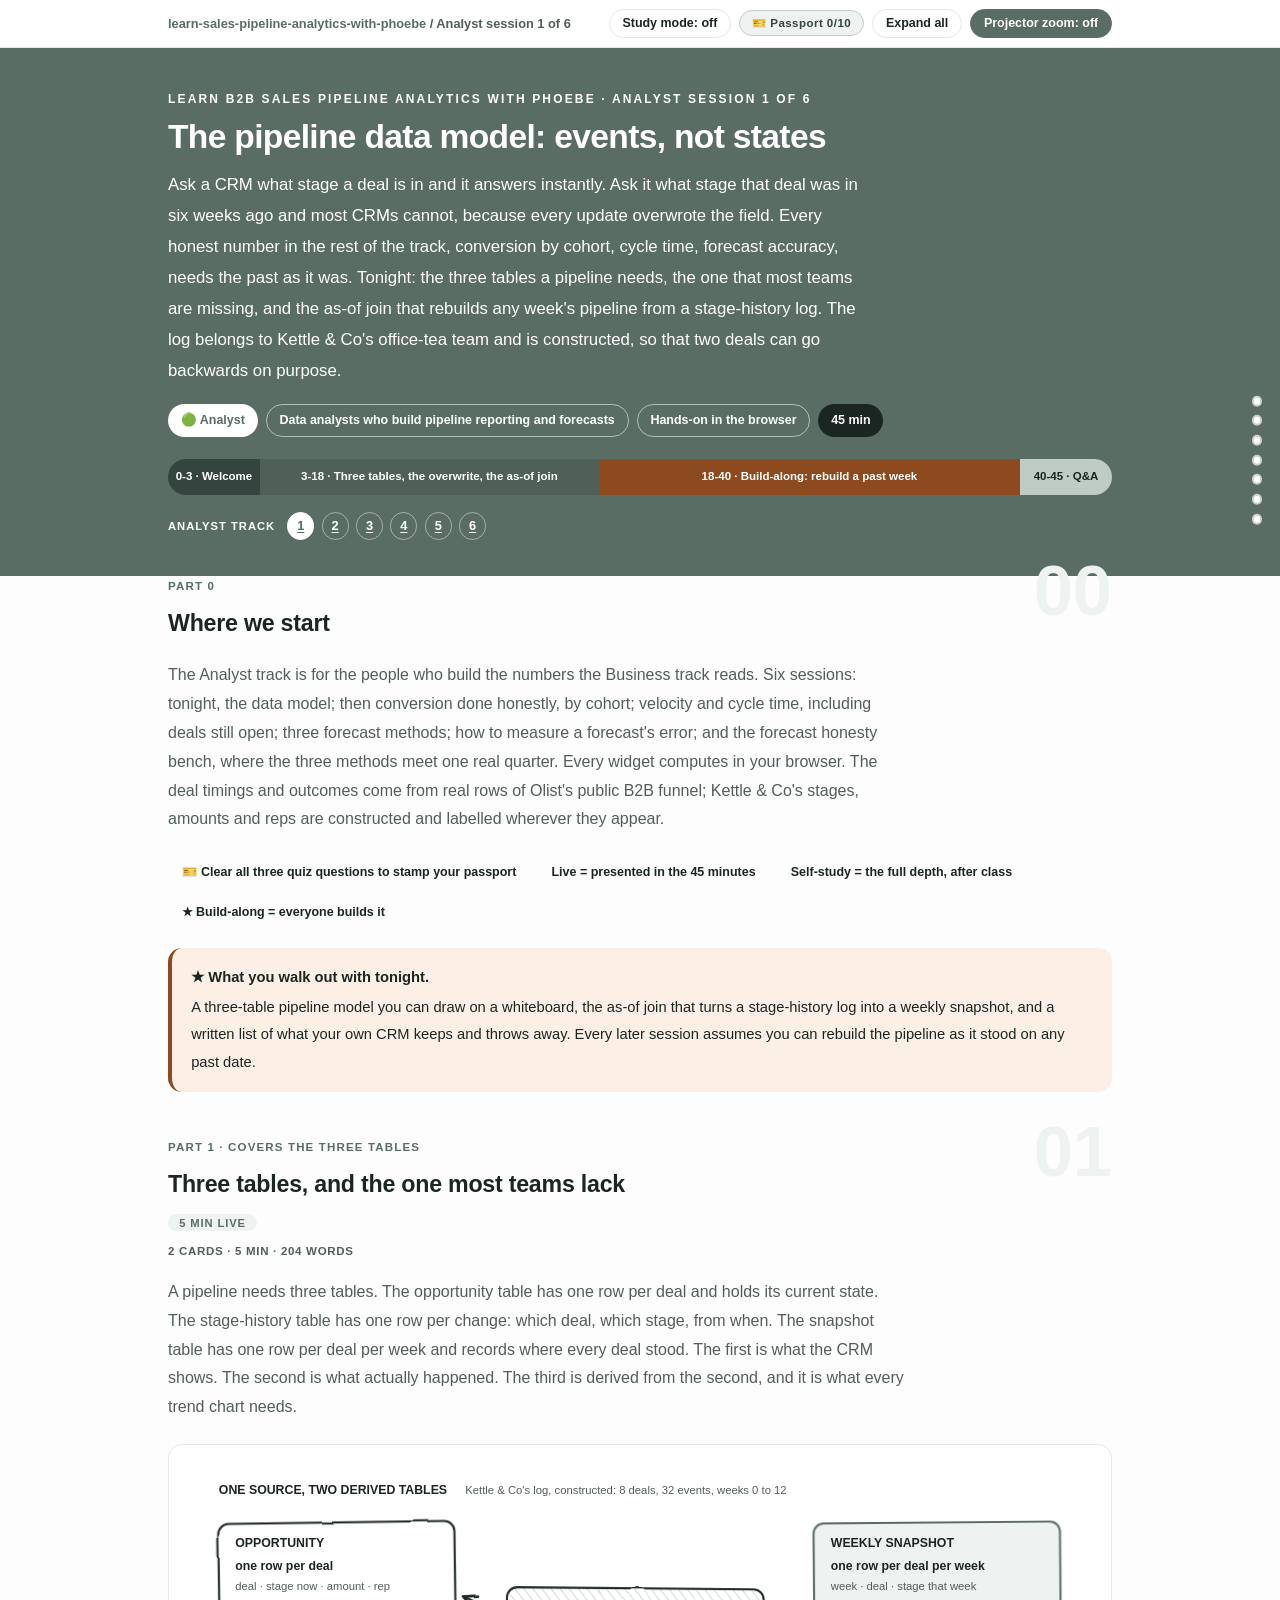
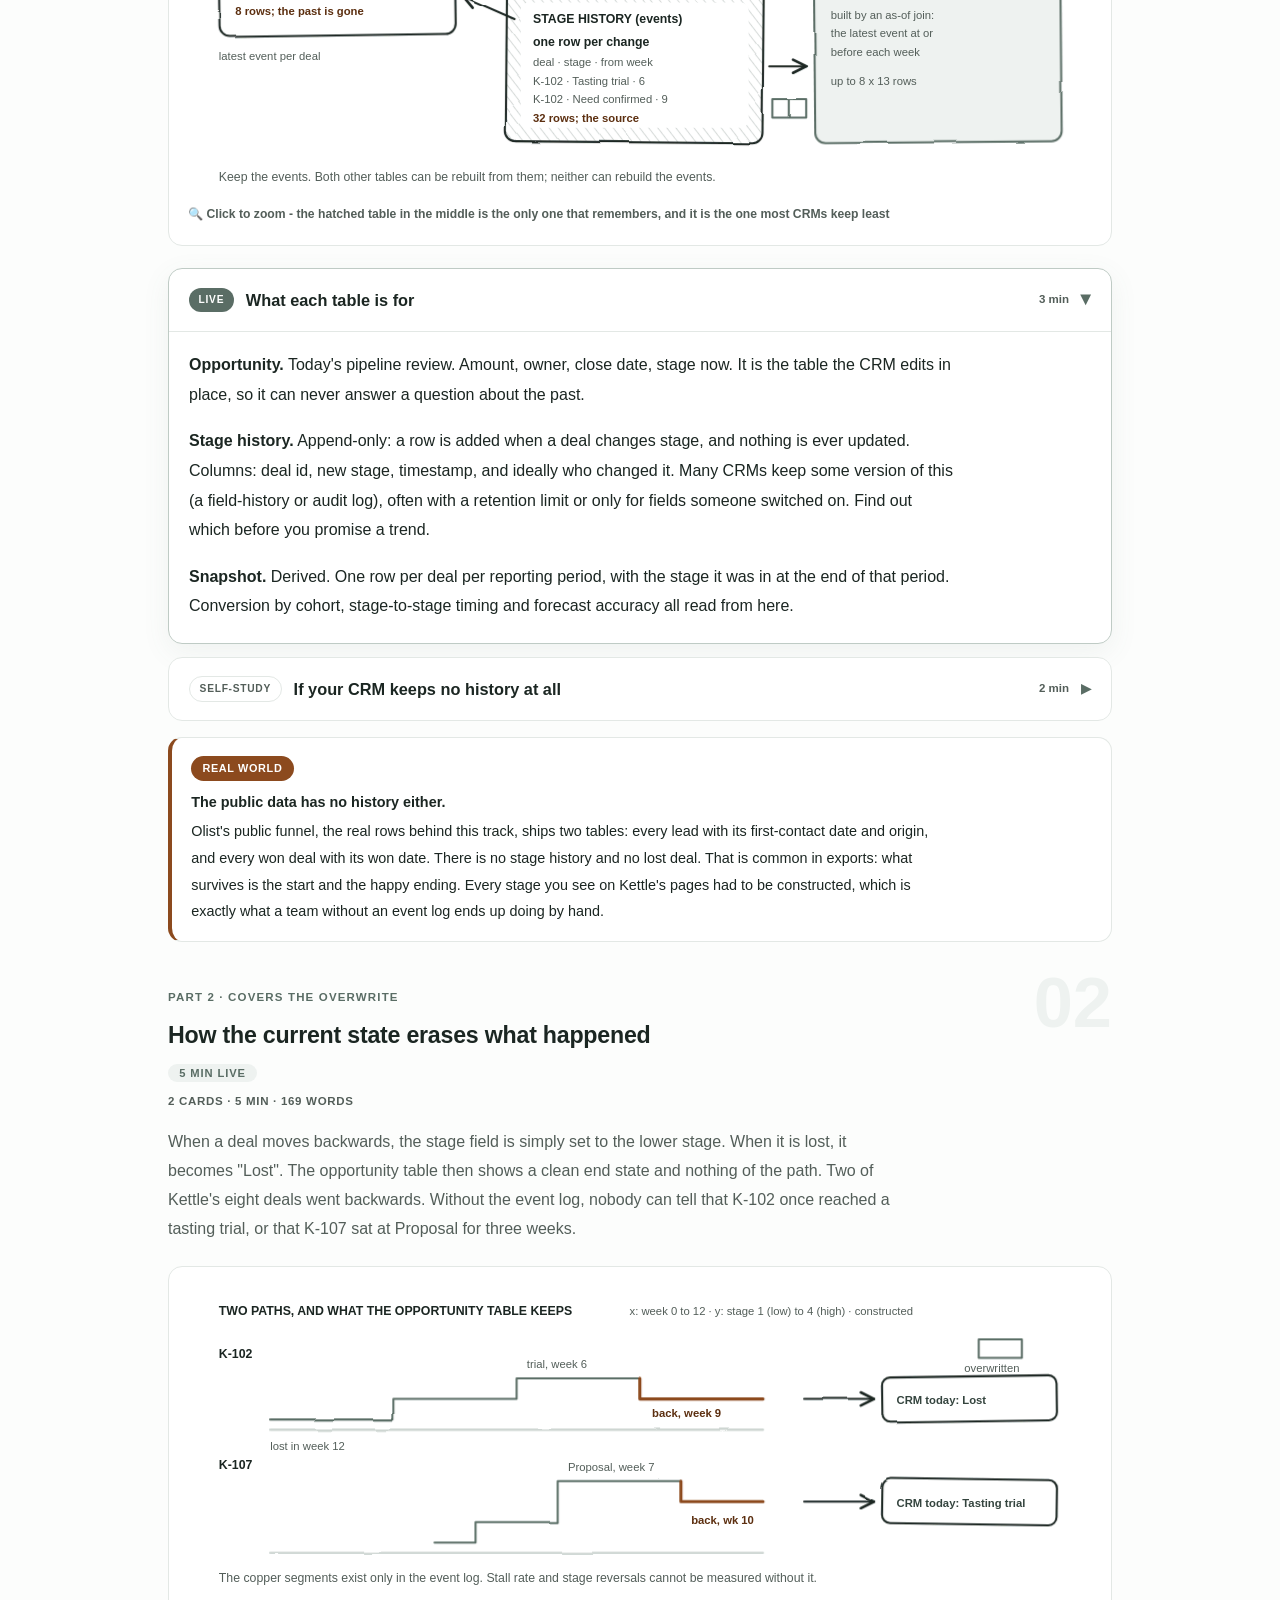
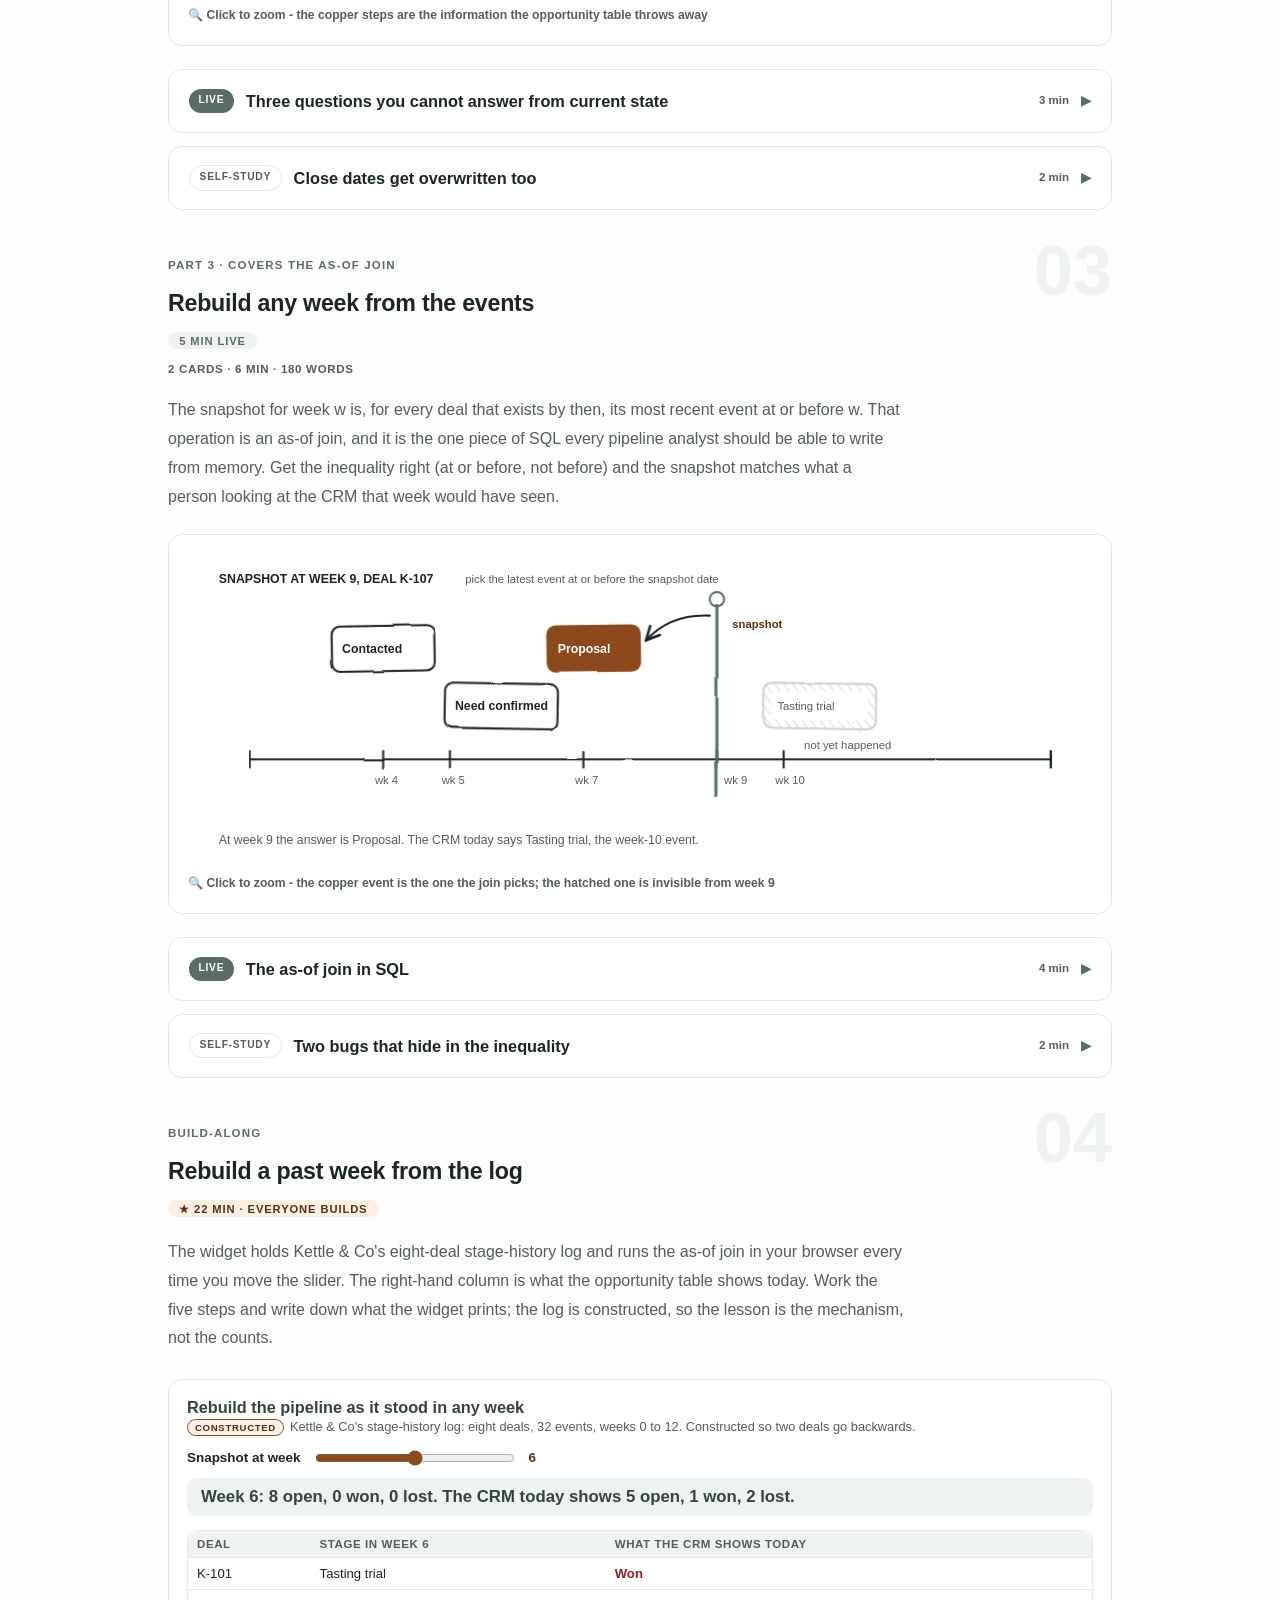
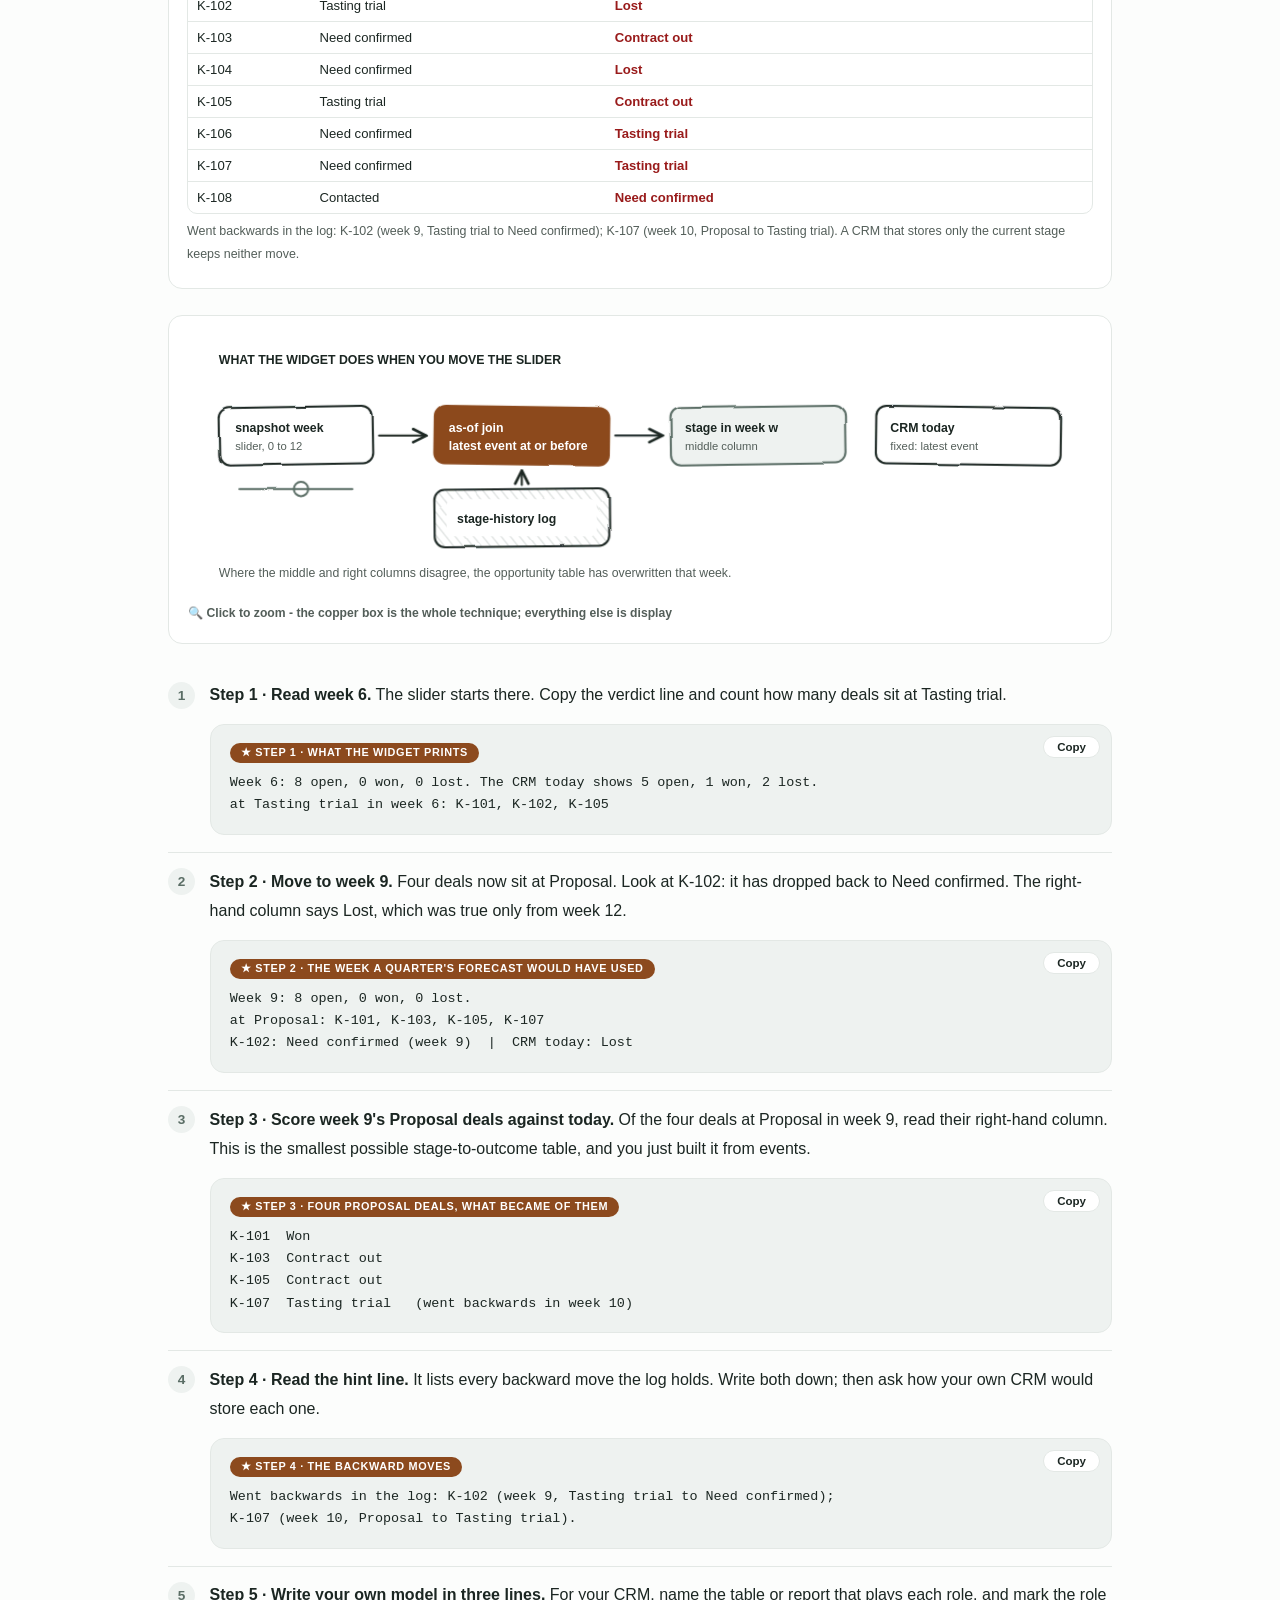
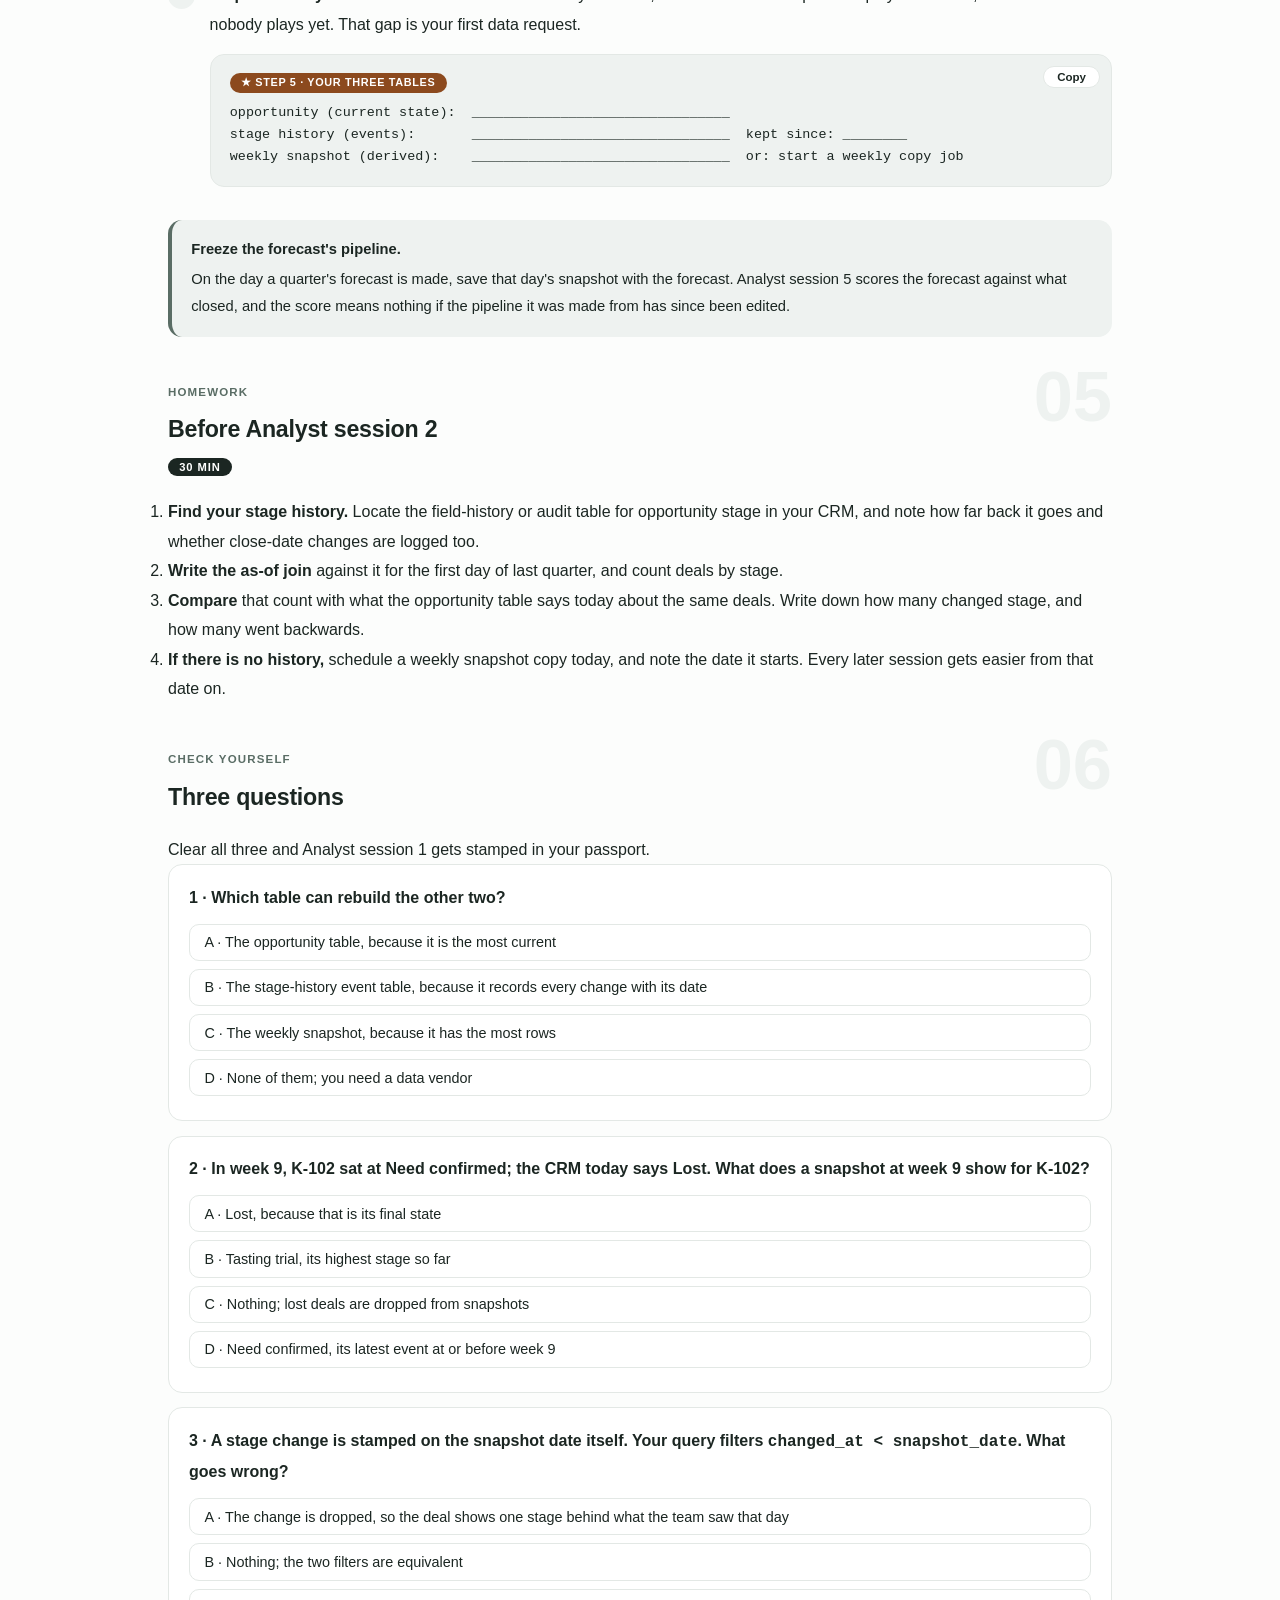
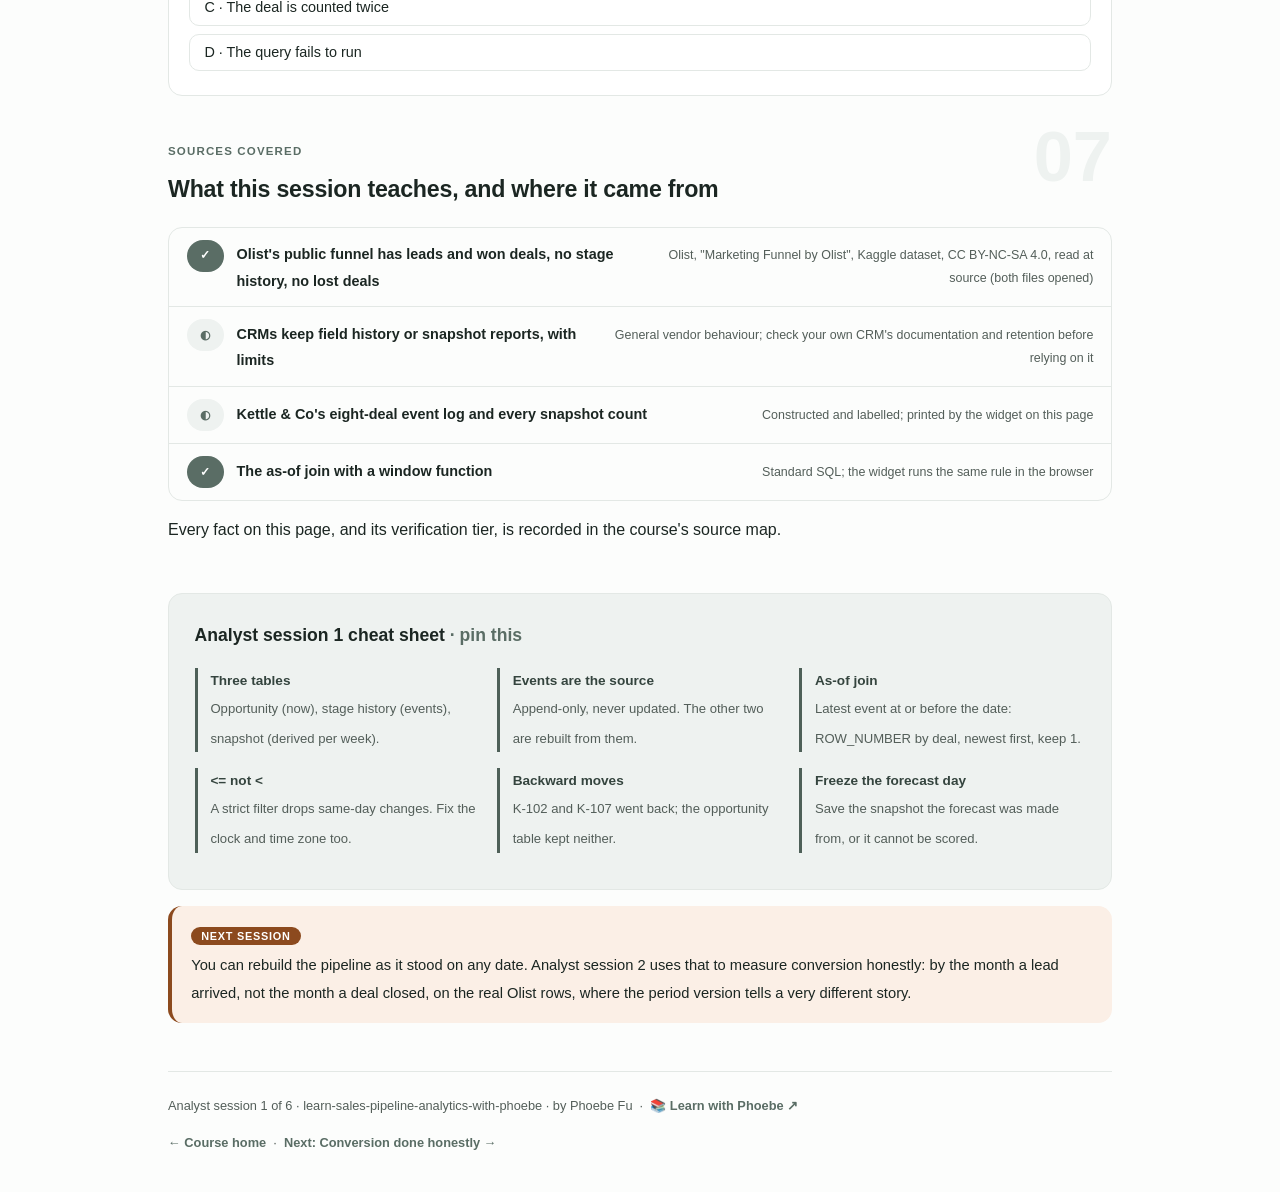
==== commit a1e6d53a: "Prompt-box label inside the box: overflow no longer cuts it in half The label hung 0.7rem above the " ====
--- a/courses/a1-the-pipeline-data-model.html
+++ b/courses/a1-the-pipeline-data-model.html
@@ -19,7 +19,7 @@
 <meta name="twitter:image" content="https://phoebefu6.github.io/learn-sales-pipeline-analytics-with-phoebe/assets/og-cover.png">
 <!-- social:end -->
 <title>Analyst session 1 · The pipeline data model - learn sales pipeline analytics with phoebe</title>
-<link rel="stylesheet" href="../assets/style.css?v=2">
+<link rel="stylesheet" href="../assets/style.css?v=3">
 </head>
 <body>
 
--- a/assets/style.css
+++ b/assets/style.css
@@ -1355,3 +1355,8 @@
 .prompt-box b, .prompt-box strong { color: var(--indigo-deep, var(--ink)); }
 .prompt-box span, .prompt-box em, .prompt-box i { color: inherit; }
 .pp-stamp i { color: var(--ink); }
+
+/* Prompt-box label sits inside the box (2026-10-12). Hanging it 0.7rem above the edge let any
+   overflow:auto parent cut it in half; in normal flow nothing can clip it. The right margin
+   keeps it clear of the Copy button; long labels wrap instead of running under it. */
+.prompt-box > .label{ position: static; display: table; margin: 0 5.2rem .55rem 0; white-space: normal; line-height: 1.45; }
